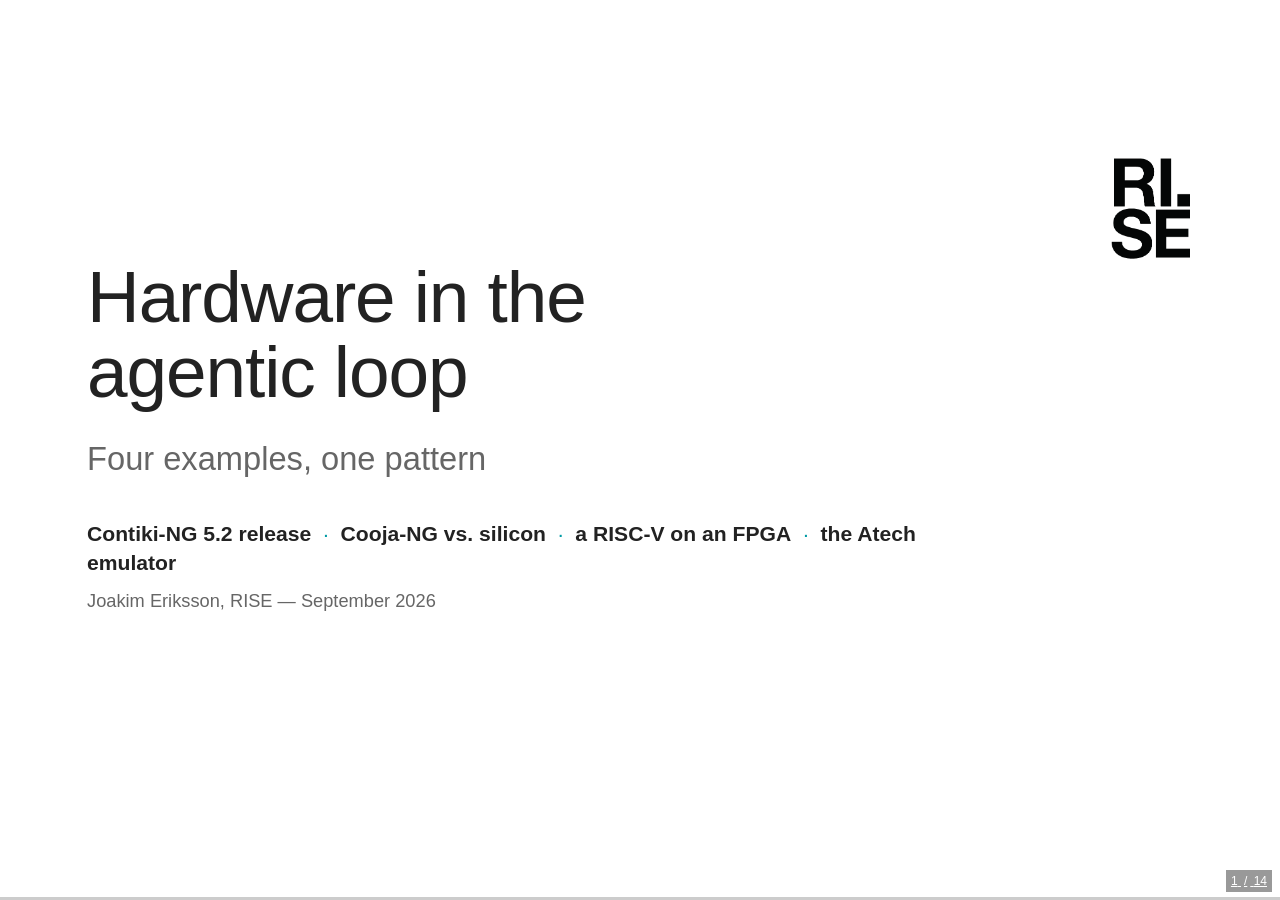
==== agentic-hw/index.html @ bdad2e88 "Hardware in the agentic loop: reveal.js deck for the September 2026 talk" ====
<!doctype html>
<html lang="en">
<head>
<meta charset="utf-8">
<title>Hardware in the agentic loop — Joakim Eriksson, RISE</title>
<meta name="viewport" content="width=device-width, initial-scale=1">
<link rel="stylesheet" href="vendor/reset.css">
<link rel="stylesheet" href="vendor/reveal.css">
<style>
/* ---------- tokens ---------- */
:root{
  --ink:#222222;
  --grey:#666666;
  --mute:#9a9a9a;
  --teal:#009BA5;
  --teal-tint:#E6F4F5;
  --yellow:#FFE500;     /* RISE accent: reserved for the human in the loop */
  --coral:#D9534F;
  --coral-tint:#FBEBEA;
  --paper:#ffffff;
  --sans:"Helvetica Neue",Helvetica,Arial,sans-serif;
  --mono:ui-monospace,"SF Mono",Menlo,Consolas,monospace;
}
/* ---------- base ---------- */
.reveal{font-family:var(--sans);color:var(--ink);font-size:24px;line-height:1.35}
.reveal .slides{text-align:left}
.reveal .slides section{height:720px;box-sizing:border-box;padding:52px 64px 48px 64px}
.reveal .slides section::after{content:"";position:absolute;right:48px;bottom:36px;width:38px;height:48px;
  background:url(assets/rise-logo.png) no-repeat center/contain}
.reveal .slides section.title::after{width:88px;height:112px;right:64px;top:52px;bottom:auto}
.reveal h1,.reveal h2,.reveal h3{font-family:var(--sans);color:var(--ink);text-transform:none;letter-spacing:-.015em;margin:0}
.reveal h1{font-size:76px;font-weight:400;line-height:1.02}
.reveal h2{font-size:40px;font-weight:700;line-height:1.15;margin-bottom:6px}
.reveal h3{font-size:24px;font-weight:700;color:var(--teal);margin:0 0 10px}
.reveal p{margin:0 0 .6em}
.reveal .sub{font-size:22px;color:var(--grey);margin-bottom:28px}
.reveal ul{margin:0;padding-left:1.1em}
.reveal li{margin:0 0 .45em;padding-left:.15em}
.reveal li::marker{color:var(--teal)}
.reveal strong{font-weight:700}
.reveal em{font-style:italic}
.reveal code,.reveal .mono{font-family:var(--mono);font-size:.92em}
.reveal .small{font-size:19px}
.reveal .grey{color:var(--grey)}
.reveal .teal{color:var(--teal)}
.reveal .coral{color:var(--coral)}
.reveal .num{display:inline-flex;align-items:center;justify-content:center;width:44px;height:44px;border-radius:50%;
  background:var(--teal);color:#fff;font-weight:700;font-size:22px;vertical-align:middle;margin-right:14px;position:relative;top:-4px}
.reveal .quote{background:var(--teal-tint);padding:16px 22px;font-style:italic;font-size:22px;margin-top:18px}
.reveal .quote .who{display:block;font-style:normal;font-size:17px;color:var(--grey);margin-top:4px}
.reveal .warn{background:var(--coral-tint)}
.reveal .cols{display:grid;gap:36px}
.reveal .cols.two{grid-template-columns:1fr 1fr}
.reveal .cols.three{grid-template-columns:1fr 1fr 1fr;gap:22px}
.reveal .card{background:var(--teal-tint);padding:20px 22px;font-size:20px}
.reveal .card h3{font-size:22px}
.reveal .card li{margin-bottom:.4em}
.reveal .foot{position:absolute;left:64px;right:140px;bottom:44px;font-size:20px}
.reveal .stats{display:flex;gap:44px;margin:26px 0 30px}
.reveal .stat b{display:block;font-size:56px;font-weight:700;color:var(--teal);line-height:1;letter-spacing:-.02em}
.reveal .stat span{display:block;font-size:17px;color:var(--grey);margin-top:6px;max-width:170px}
.reveal .stat.bad b{color:var(--coral)}
.reveal .stat b i{font-style:normal}
.reveal .small{line-height:1.32}
.reveal .pattern strong{font-size:22px}
.reveal .pattern .num{width:38px;height:38px;font-size:19px}
.reveal .card p:has(> .num){display:flex;align-items:flex-start;gap:12px}
.reveal .card p:has(> .num) .num{flex:none;margin:0;top:-2px}
.reveal .card p:has(> .num) strong{line-height:1.25;padding-top:6px}
/* role chip on example slides */
.reveal .role{position:absolute;right:64px;top:16px;display:flex;gap:6px;align-items:center;font-size:15px;color:var(--mute)}
.reveal .role i{font-style:normal;padding:3px 9px;border:1px solid #ccc;border-radius:14px}
.reveal .role i.on{background:var(--teal);border-color:var(--teal);color:#fff;font-weight:700}
.reveal .role i.human{background:var(--yellow);border-color:var(--yellow);color:var(--ink);font-weight:700}
/* tables */
.reveal table{border-collapse:collapse;width:100%;font-size:20px;margin:10px 0}
.reveal th{text-align:left;font-weight:700;padding:8px 14px}
.reveal td{padding:10px 14px;vertical-align:middle;border:0}
.reveal tr:nth-child(even) td{background:var(--teal-tint)}
.reveal table.head th{background:var(--teal);color:#fff}
.reveal .sim{color:var(--grey)}
.reveal .board{color:var(--ink)}
/* loop diagrams */
.reveal svg text{font-family:var(--sans)}
.reveal .node{fill:#fff;stroke:var(--teal);stroke-width:2.5}
.reveal .node.em{fill:var(--teal-tint)}
.reveal .node.si{fill:var(--teal)}
.reveal .arrow{stroke:var(--teal);stroke-width:2.5;fill:none;marker-end:url(#ah)}
.reveal .dot{fill:var(--yellow);stroke:var(--ink);stroke-width:1.5}
.reveal .dot.model{fill:var(--teal);stroke:none}
/* fragments: keep quiet */
.reveal .fragment.rise{opacity:0;transform:translateY(8px);transition:all .35s ease}
.reveal .fragment.rise.visible{opacity:1;transform:none}
.reveal .fragment.dim.visible{opacity:.35}
/* demo slide: the emulator page is the slide background; only a slim caption floats over it */
.reveal .slides section.demo-slide{padding:0}
.reveal .slides section.demo-slide::after,.reveal .slides section.stack::after{display:none}
.reveal .demo-cap{position:absolute;left:0;right:0;bottom:0;padding:10px 64px;background:rgba(255,255,255,.92);border-top:2px solid var(--teal);font-size:19px;pointer-events:none}
.reveal .kbd{font-family:var(--mono);font-size:.85em;background:#eee;padding:1px 6px;border-radius:4px}
/* run strip (slide 5): one cell per CI run */
.reveal .runs{display:inline-flex;gap:3px;vertical-align:middle;margin:0 8px 0 4px}
.reveal .runs i{width:14px;height:22px;background:var(--coral);border-radius:2px}
.reveal .runs i.ok{background:var(--teal)}
/* frame player (slide 6): a sprite of Verilator frames, stepped by JS */
.reveal .player{position:relative;width:100%;aspect-ratio:2/1;background:#0000aa url(assets/rv32-boot-frames.png) 0 0/2400% 100% no-repeat;image-rendering:pixelated;border:1px solid #ddd;overflow:hidden}
.reveal .player .fno{position:absolute;right:8px;bottom:6px;font-family:var(--mono);font-size:14px;color:#fff;background:rgba(0,0,0,.45);padding:1px 8px;border-radius:3px}
/* LED grids (slide 10): the measured maps, one chain LED at a time */
.reveal .grids{display:flex;gap:26px;align-items:center;margin:10px 0 4px}
.reveal .grid{display:grid;grid-template-columns:repeat(3,26px);gap:4px;padding:8px;background:#1d1f22;border-radius:6px}
.reveal .grid b{width:26px;height:26px;border-radius:4px;background:#2b2e33;display:flex;align-items:center;justify-content:center;font-size:12px;color:#555;font-weight:400}
.reveal .grid b.lit{background:var(--yellow);color:var(--ink);font-weight:700;box-shadow:0 0 10px 2px rgba(255,229,0,.6)}
.reveal .gridlbl{font-size:15px;color:var(--grey);text-align:center;margin-top:4px}
.reveal .chain{font-family:var(--mono);font-size:17px}
@media (prefers-reduced-motion:reduce){ .reveal .fragment.rise{transition:none} .reveal svg animateMotion{display:none} }
/* print */
@media print{ .reveal .slides section::after{display:block} }
</style>
</head>
<body>
<div class="reveal">
<div class="slides">

<!-- ============ 1 · Title ============ -->
<section class="title" data-timing="15">
  <div style="margin-top:110px;max-width:900px">
    <h1>Hardware in the<br>agentic loop</h1>
    <p style="font-size:34px;color:var(--grey);margin:30px 0 40px">Four examples, one pattern</p>
    <p style="font-size:22px"><strong>Contiki-NG 5.2 release</strong><span class="teal"> &nbsp;·&nbsp; </span><strong>Cooja-NG vs. silicon</strong><span class="teal"> &nbsp;·&nbsp; </span><strong>a RISC-V on an FPGA</strong><span class="teal"> &nbsp;·&nbsp; </span><strong>the Atech emulator</strong></p>
    <p class="small grey">Joakim Eriksson, RISE — September 2026</p>
  </div>
  <aside class="notes">0:00. One line: this summer, four hardware projects were built with coding agents in the loop. Very different projects; the pattern that made them work is the same. Ten minutes.</aside>
</section>

<!-- ============ 2 · The problem ============ -->
<section data-timing="45">
  <h2>The loop a coding agent closes is its own</h2>
  <div class="cols two" style="margin-top:34px">
    <div>
      <p class="fragment rise" data-fragment-index="1">Coding agents are extremely good <strong>at closing loops they can observe.</strong></p>
      <p class="fragment rise" data-fragment-index="2">Left alone, the loop they observe is <strong>their own model of the world</strong>: the code they wrote, the tests they wrote, the log lines they expected.</p>
      <p class="fragment rise" data-fragment-index="3">Tests written by the same model that wrote the code <strong>share its blind spots.</strong> Green is not the same as correct.</p>
      <p class="fragment rise teal" data-fragment-index="4"><strong>Hardware does not share the model's blind spots.</strong></p>
    </div>
    <div>
      <svg viewBox="0 0 520 360" width="520" height="360">
        <defs><marker id="ah" viewBox="0 0 10 10" refX="9" refY="5" markerWidth="7" markerHeight="7" orient="auto"><path d="M0 0L10 5L0 10z" fill="#009BA5"/></marker></defs>
        <rect x="14" y="14" width="492" height="300" rx="10" fill="none" stroke="#bbb" stroke-dasharray="6 6"/>
        <text x="260" y="342" text-anchor="middle" font-size="15" fill="#9a9a9a" font-style="italic">the model's world — same blind spots on every side</text>
        <rect class="node" x="170" y="40" width="180" height="56" rx="12"/>
        <text x="260" y="75" text-anchor="middle" font-size="19" font-weight="700">Agent</text>
        <rect class="node" x="40" y="220" width="180" height="56" rx="12"/>
        <text x="130" y="255" text-anchor="middle" font-size="19" font-weight="700">Code it wrote</text>
        <rect class="node" x="300" y="220" width="180" height="56" rx="12"/>
        <text x="390" y="255" text-anchor="middle" font-size="19" font-weight="700">Tests it wrote</text>
        <path class="arrow" d="M225 96 L150 220"/>
        <path class="arrow" d="M220 248 L300 248"/>
        <path class="arrow" d="M370 220 L295 96"/>
        <text x="372" y="160" font-size="16" fill="#9a9a9a" font-style="italic">"all green"</text>
        <circle class="dot model" r="7">
          <animateMotion dur="4s" repeatCount="indefinite" path="M225 96 L150 220 L220 248 L300 248 L370 220 L295 96 Z"/>
        </circle>
      </svg>
    </div>
  </div>
  <div class="quote foot fragment rise" data-fragment-index="4">Green suites that are green by accident are the failure mode that scares me: the tests pass, the model is happy, and nobody touched a board.</div>
  <aside class="notes">0:15. The claim. Agents close loops. The danger is that the loop they close is entirely inside their own head: code, tests and expectations all come from the same model. Hardware is the one thing in the room that does not share those blind spots. So: how do you put it in the loop, in practice?</aside>
</section>

<!-- ============ 3 · The fix ============ -->
<section data-timing="50">
  <h2>Put the chip in the loop, and give the agent eyes</h2>
  <svg viewBox="0 0 1150 370" width="1150" height="370" style="margin-top:14px">
    <defs><marker id="ah2" viewBox="0 0 10 10" refX="9" refY="5" markerWidth="7" markerHeight="7" orient="auto"><path d="M0 0L10 5L0 10z" fill="#009BA5"/></marker>
           <marker id="ahg" viewBox="0 0 10 10" refX="9" refY="5" markerWidth="6" markerHeight="6" orient="auto"><path d="M0 0L10 5L0 10z" fill="#666"/></marker></defs>
    <!-- nodes -->
    <rect class="node" x="10" y="60" width="240" height="70" rx="14"/>
    <text x="130" y="103" text-anchor="middle" font-size="22" font-weight="700">Agent</text>
    <rect class="node" x="310" y="60" width="240" height="70" rx="14"/>
    <text x="430" y="102" text-anchor="middle" font-size="20" font-weight="700">Code / HDL / firmware</text>
    <g class="fragment" data-fragment-index="1">
      <rect class="node em" x="610" y="60" width="240" height="70" rx="14"/>
      <text x="730" y="103" text-anchor="middle" font-size="22" font-weight="700">Emulator</text>
    </g>
    <g class="fragment" data-fragment-index="2">
      <rect class="node si" x="910" y="60" width="230" height="70" rx="14"/>
      <text x="1025" y="103" text-anchor="middle" font-size="22" font-weight="700" fill="#fff">Silicon</text>
      <rect x="1000" y="16" width="80" height="26" rx="13" fill="#FFE500"/>
      <text x="1040" y="34" text-anchor="middle" font-size="14" font-weight="700">a human</text>
      <text x="1040" y="58" text-anchor="middle" font-size="13" fill="#666" font-style="italic">holds the board</text>
    </g>
    <path class="arrow" style="marker-end:url(#ah2)" d="M250 95 L308 95"/>
    <path class="arrow fragment" data-fragment-index="1" style="marker-end:url(#ah2)" d="M550 95 L608 95"/>
    <path class="arrow fragment" data-fragment-index="2" style="marker-end:url(#ah2)" d="M850 95 L908 95"/>
    <g class="fragment" data-fragment-index="3">
      <path d="M908 80 L852 80" stroke="#666" stroke-width="1.6" fill="none" style="marker-end:url(#ahg)"/>
      <text x="880" y="150" text-anchor="middle" font-size="15" fill="#666" font-style="italic">diff against each other</text>
    </g>
    <!-- return path -->
    <g class="fragment" data-fragment-index="4">
      <path class="arrow" style="marker-end:url(#ah2)" d="M1025 130 L1025 200 L130 200 L130 134"/>
      <text x="580" y="232" text-anchor="middle" font-size="18"><tspan font-weight="700" fill="#009BA5">observation: </tspan><tspan fill="#666">console diffs · PNG frames · instruction counts · JTAG lock-step · cycle counters · WAV hashes · one LED at a time</tspan></text>
      <circle class="dot" r="8">
        <animateMotion dur="6s" repeatCount="indefinite" path="M130 95 L430 95 L730 95 L1025 95 L1025 200 L130 200 Z"/>
      </circle>
    </g>
    <!-- roles -->
    <g class="fragment rise" data-fragment-index="5">
      <text x="10" y="280" font-size="24"><tspan font-weight="700" fill="#009BA5">Oracle</tspan><tspan fill="#666"> — the board has the last word</tspan></text>
    </g>
    <g class="fragment rise" data-fragment-index="6">
      <text x="10" y="318" font-size="24"><tspan font-weight="700" fill="#009BA5">Calibrator</tspan><tspan fill="#666"> — silicon numbers set the emulator's cost model</tspan></text>
    </g>
    <g class="fragment rise" data-fragment-index="7">
      <text x="10" y="356" font-size="24"><tspan font-weight="700" fill="#009BA5">Proxy</tspan><tspan fill="#666"> — deterministic, 2400× real time; a loop the agent can iterate in</tspan></text>
    </g>
  </svg>
  <p class="foot grey small" style="font-style:italic">Three roles for hardware in the loop. The four examples use all of them.</p>
  <aside class="notes">1:00. The pattern in one picture. The agent still writes the code, but what it observes now comes from an emulator and from silicon, diffed against each other. Hardware plays three roles: oracle, calibrator, proxy. Every example is one trip around this loop.</aside>
</section>

<!-- ============ 4 · Contiki-NG 5.2 ============ -->
<section data-timing="55">
  <div class="role"><i>agent</i><i>code</i><i>emulator</i><i class="on">silicon = oracle</i><i class="human">human: cable + button</i></div>
  <h2><span class="num">1</span>Contiki-NG 5.2: the agent ran the hardware tests</h2>
  <p class="sub">Released 2026-08-13 · first release with TrustZone-M, nRF54L15 and RISC-V · board tests agent-driven</p>
  <div class="stats" style="margin:18px 0 22px">
    <div class="stat"><b class="count" data-to="458">0</b><span>commits</span></div>
    <div class="stat"><b class="count" data-to="113">0</b><span>pull requests</span></div>
    <div class="stat"><b class="count" data-to="11">0</b><span>contributors</span></div>
    <div class="stat"><b class="count" data-to="16">0</b><span>required CI checks 17 groups × 2 OS</span></div>
    <div class="stat"><b><i class="count" data-to="18">0</i> / 18</b><span>real boards, checklist #3190</span></div>
  </div>
  <div class="cols two">
    <div>
      <h3>The agent as release engineer</h3>
      <ul class="small">
        <li class="fragment rise">The merge team set the rules, as every year: the plan, the runbook and the board checklist (#3190), copied from last release. No tag until every board row is green.</li>
        <li class="fragment rise">The agent worked inside them. Reading build.yml it noticed: <em>"CI has never tested the release head."</em> So the release PR became the CI gate.</li>
      </ul>
    </div>
    <div>
      <h3>The agent on the boards</h3>
      <ul class="small">
        <li class="fragment rise">Built, flashed and read back <strong>every checklist row on real boards</strong>: Firefly + CC1200, CC13x0/CC1352, nRF52840/nRF5340, nRF54L15, Gecko, Sky, FR5969.</li>
        <li class="fragment rise"><strong>The human's job: plug in the cable, press the button.</strong> Everything else was the agent.</li>
        <li class="fragment rise">Board-only findings went into the release notes: CC1200 RX starvation, two TSCH ports that don't work yet, a 1.8 V DK that <em>"will burn you."</em></li>
      </ul>
    </div>
  </div>
  <div class="quote foot">Simulation proves the logic; the board proves everything else. Hardware as oracle — and the agent now runs the oracle.</div>
  <aside class="notes">1:50. First example, hardware as oracle. The merge team set the rules as always: plan, runbook and board checklist, copied from last year's release. The agent worked inside them, made the release PR the CI gate, and then ran the hardware tests itself: built, flashed, read the serial output and filled in the checklist on eight board families. The human plugged in cables and pressed buttons — that was all. 18 of 18. The board is the oracle, and the agent now operates the oracle.</aside>
</section>

<!-- ============ 5 · Cooja-NG ============ -->
<section data-timing="60">
  <div class="role"><i>agent</i><i>code</i><i class="on">emulator = proxy</i><i class="on">silicon = calibrator</i></div>
  <h2><span class="num">2</span>Cooja-NG: silicon and emulator correct each other</h2>
  <p class="sub">The Contiki-NG simulator reimplemented in C, kept honest by the boards it emulates</p>
  <div class="cols three" style="font-size:18px">
    <div class="card fragment rise" style="font-size:18px">
      <h3>Silicon calibrates the emulator</h3>
      <ul>
        <li>nRF54L15 DK, DWT CYCCNT over SWD: one TrustZone transition (NS → SG → secure → BXNS) = <strong>58 cycles</strong>.</li>
        <li>Cooja-NG tz-boot on the same image: 389 SG + 390 BXNS.</li>
        <li><strong>The silicon number sets the emulator's cost model, not the other way round.</strong></li>
      </ul>
    </div>
    <div class="card fragment rise" style="font-size:18px">
      <h3>Hardware finds what emulation cannot</h3>
      <ul>
        <li>CC1200 sub-GHz: polling starved the RX IRQ on the SPI bus (#3140, #3206). <strong>Only visible with a logic analyzer.</strong></li>
        <li>Two negative results written down: TSCH on nRF54L15 and on Gecko. Writing is cheap now.</li>
      </ul>
    </div>
    <div class="card fragment rise" style="font-size:18px">
      <h3>The emulator closes the CI loop</h3>
      <ul>
        <li>93 / 93 upstream tests pass. <code>SIMULATOR=cooja-ng</code> is a one-line switch; CI downloads a binary per tag.</li>
        <li><strong>~2400× real time: a 60 s scenario in &lt; 0.1 s.</strong></li>
      </ul>
      <img src="assets/cooja-perf.png" alt="Cooja-NG vs Cooja (Java) run time, log scale" style="width:230px;display:block;margin:4px auto 0">
    </div>
  </div>
  <div class="quote fragment rise" style="font-style:normal;font-size:19px;margin-top:16px;margin-right:76px">
    <strong>A four-year-old flake:</strong> <em>21-cooja-rpl-tsch-security</em>, gcc, 15 runs: <span class="runs" aria-label="14 of 15 runs failed"><i></i><i></i><i></i><i></i><i></i><i></i><i></i><i class="ok"></i><i></i><i></i><i></i><i></i><i></i><i></i><i></i></span> clang passes <em>"by luck of stack contents"</em>. Uninitialised TSCH enhanced-ACK params (#3205), hidden since a 2022 timeout bump. One memset.<br>
    <em class="teal"><strong>A deterministic simulator turns "flaky" into "14 of 15", and 14 of 15 is something an agent can work on.</strong></em>
  </div>
  <aside class="notes">2:45. Second example, hardware as calibrator. A cycle count measured over SWD on the real nRF54L15 becomes the emulator's cost model. The CC1200 bug was only visible on a logic analyzer — no emulator would have shown it. Once the emulator is trustworthy it becomes the proxy: 2400× real time, deterministic, in CI. Which is how a four-year-old flake finally got fixed: 14 of 15 is a number, flaky is not.</aside>
</section>

<!-- ============ 6 · FPGA ============ -->
<section data-timing="50">
  <div class="role"><i>agent</i><i>code</i><i class="on">emulator = proxy</i><i>silicon</i></div>
  <h2><span class="num">3</span>A RISC-V on an FPGA: 497 lines to a computer</h2>
  <p class="sub"><code>rv32_core.v</code> · RV32I · Tang Nano 20K @ 27 MHz · fully open flow (Yosys → nextpnr → Apycula)</p>
  <div class="cols two" style="grid-template-columns:1.15fr 1fr">
    <div>
      <h3>What it does</h3>
      <ul class="small">
        <li>Boots <strong>unmodified Contiki-NG</strong>; 640×480 HDMI text mode, a C64-style greeting.</li>
        <li>Written and debugged with an agent; the human held the board and the datasheets.</li>
      </ul>
      <h3 style="margin-top:22px">The loop the agent could see</h3>
      <ul class="small">
        <li class="fragment rise"><strong>58 riscv-tests</strong> under Verilator: 56 pass, 2 expected failures — both absent CSRs.</li>
        <li class="fragment rise">Testbench writes <strong>PNG frames</strong> — a wrong character in the greeting is a diff the agent can read.</li>
        <li class="fragment rise"><strong>200 000 random vectors</strong> against a known-good TMDS encoder: a wrong control constant shows up in the first ten lines.</li>
      </ul>
    </div>
    <div>
      <div class="player" id="player" data-frames="24" role="img" aria-label="Verilator testbench frames: Contiki-NG booting on the rv32 core"><span class="fno">frame 000</span></div>
      <p class="small grey" style="font-style:italic;margin-top:8px">The Verilator testbench's "virtual monitor": Contiki-NG booting on the core, one PNG per 60 Hz frame, replayed here. The agent can see the screen.</p>
    </div>
  </div>
  <div class="quote foot" style="right:560px">A failure you can explain is a specification; one you cannot is a bug.</div>
  <aside class="notes">3:45. Third example, the emulator as proxy, in HDL. 497 lines of Verilog to a computer that boots Contiki-NG. The important move: the Verilator testbench writes a PNG per frame — that gives the agent eyes. Random vectors against a golden TMDS encoder catch a wrong constant in ten lines. Almost every bug was found here. Almost.</aside>
</section>

<!-- ============ 7 · The board fights back ============ -->
<section data-timing="50">
  <div class="role"><i>agent</i><i>code</i><i>emulator</i><i class="on">silicon = oracle</i><i class="human">human: eyes on the board</i></div>
  <h2>The monitor stays black — the board fights back</h2>
  <p class="sub">TMDS encoder bit-exact in simulation. On the board: nothing.</p>
  <table>
    <tr><th></th><th class="teal">In simulation</th><th class="coral">On the board</th></tr>
    <tr class="fragment rise"><td><strong>HDMI pads</strong></td><td class="sim">PNG frames correct</td><td>Black. Missing <code>IO_TYPE=LVDS25</code>: the pads were single-ended. <em>"Differential pads are a constraint, not code."</em></td></tr>
    <tr class="fragment rise"><td><strong>Timers</strong></td><td class="sim">Ticks at 1 Hz</td><td>27× too fast: objects reused from the simulator's 1 MHz build. Fix: one build dir per clock.</td></tr>
    <tr class="fragment rise"><td><strong>Warm reset</strong></td><td class="sim">printf works</td><td>printf silent: RAM keeps modified <code>.data</code>, newlib wakes up stale. Fix: save/restore <code>.data</code>; the simulator learned reset injection.</td></tr>
    <tr class="fragment rise"><td><strong>USB serial</strong></td><td class="sim">Clean stream</td><td>The BL616 bridge wedges or replays buffered serial; rate measurements lie.</td></tr>
    <tr class="fragment rise"><td><strong>Custom HDMI TX</strong></td><td class="sim">Bit-exact</td><td>Flickers. Root cause unproven. Shipped with hdl-util instead.</td></tr>
  </table>
  <div class="quote foot fragment rise">"Nearly every bug in this project was found in simulation" — and the ones that weren't are the ones on this slide. The PNG frames were right; the photons were wrong.</div>
  <aside class="notes">4:35. And then the board. Everything here was invisible to the emulator, because none of it is logic: a constraint file, a stale build directory, what RAM does across a reset, a USB bridge that lies. Each was found by a human looking at a board, and each was then fed back so the simulator could reproduce it next time.</aside>
</section>

<!-- ============ 8 · Atech ============ -->
<section data-timing="55">
  <div class="role"><i>agent</i><i>code</i><i class="on">emulator</i><i class="on">silicon = oracle + calibrator</i></div>
  <h2><span class="num">4</span>The Atech emulator: diff against silicon</h2>
  <p class="sub"><code>esp32sim</code> runs the board's real binary — mask ROM → bootloader → app — natively and in the browser</p>
  <table class="head">
    <tr><th>Loop</th><th>Method</th><th>Result</th></tr>
    <tr class="fragment rise"><td><strong>Decoder</strong></td><td>Every instruction of three real binaries vs <code>objdump</code></td><td>977 k / 161 k / 126 k instructions, <strong>0 mismatches</strong></td></tr>
    <tr class="fragment rise"><td><strong>ESP32-S3</strong></td><td>JTAG lock-step: chip and emulator stepped on the same flash dump</td><td>8 000 + 3 000 steps, <strong>0 PC divergences</strong></td></tr>
    <tr class="fragment rise"><td><strong>ESP32-C3 / C6</strong></td><td>Console diff against a real boot log</td><td>205 / 208 and 203 / 204 lines identical</td></tr>
  </table>
  <div class="cols two" style="grid-template-columns:1.4fr 1fr;margin-top:14px">
    <div class="fragment rise">
      <h3>What only silicon could tell us</h3>
      <ul class="small">
        <li>Missing <code>salt</code> / <code>s32nb</code> / MAC16 instruction encodings.</li>
        <li>SPI flash command one quantum late; cycle counter not restarting at reset.</li>
        <li>Interrupt threshold at the wrong register — the handler re-entered <strong>3 867 times</strong>.</li>
      </ul>
    </div>
    <div class="quote fragment rise" style="margin-top:0">The symptom was an illegal instruction in <code>rtos_int_enter</code>; the cause was 500 KB away.</div>
  </div>
  <p style="margin-top:14px"><strong>The diff target is always something the model did not write: <span class="teal">objdump, JTAG, a boot log.</span></strong></p>
  <aside class="notes">5:25. Fourth example, all three roles at once. The emulator is verified by diffing against things the agent did not produce: objdump, the real chip in lock-step over JTAG, a real boot log. Zero divergences is a number an agent can defend. The list of what silicon found is the point: an emulator can only be wrong in ways it can't see. Next slide: the emulator, live.</aside>
</section>

<!-- ============ 9 · Live demo (WASM) ============ -->
<!-- esp32sim's own web page, full-bleed and interactive. data-demo-fw names the firmware manifest (see demos.json);
     the script below turns it into data-background-iframe: the local symlink demos/esp32sim -> ~/work/esp32sim/web
     when served from localhost, the hosted joakimeriksson.github.io/esp32sim when the deck itself is on GitHub Pages.
     No data-preload on purpose: the emulator boots when the slide appears, so the audience sees the boot. -->
<section>
<section data-demo-fw="atech" data-background-interactive class="demo-slide" data-timing="45">
  <div class="demo-cap"><strong>Live:</strong> the same emulator core, compiled to WebAssembly, booting the board's real binary. <span class="grey">Press <span class="kbd">D</span> to reboot · <span class="kbd">↓</span> two more scenarios.</span></div>
  <aside class="notes">6:20 (45 s; the two sub-slides below are extras, skip them if late). esp32sim boots the Atech firmware: mask ROM, bootloader, app. Point at the console diff scrolling by and the readable display. Click "enable audio" for the synth. If it misbehaves: that is the talk. D reboots it.</aside>
</section>
<section data-demo-fw="c6-contiki-net" data-background-interactive class="demo-slide" data-timing="0">
  <div class="demo-cap"><strong>Extra:</strong> two emulated ESP32-C6 motes running Contiki-NG on one 802.15.4 medium, in this tab. The second powers on 1.3 s later; both hear each other's broadcasts.</div>
  <aside class="notes">Extra. Two C6 motes, unmodified Contiki-NG, one emulated radio medium, no simulator behind them. Deterministic to the cycle: boot two identical images at the same time and every frame collides, which is why the second one starts 1.3 s late.</aside>
</section>
<section data-demo-fw="atech-sid" data-background-interactive class="demo-slide" data-timing="0">
  <div class="demo-cap"><strong>Extra:</strong> the same Atech firmware as a C64 SID jukebox: cRSID emulates a whole C64 inside the emulated ESP32-S3. Click "enable audio".</div>
  <aside class="notes">Extra, for fun and for the two-wrongs story on the next slide: this is the audio path where 2× tempo and 0.5× real time cancelled. Enable audio; Commando by Rob Hubbard.</aside>
</section>
</section>

<!-- ============ 10 · Two stories ============ -->
<section data-timing="55">
  <h2>Two stories the green tests never told</h2>
  <div class="cols two" style="margin-top:26px">
    <div class="card fragment rise">
      <h3>Two wrongs made a right</h3>
      <ul>
        <li>The I2S model hard-coded 44.1 kHz; the SID player programs 22.05 kHz → <strong>double tempo…</strong></li>
        <li>…while the emulator ran at 0.5–0.8× real time. <strong>The errors cancelled.</strong> Every test stayed green until the pacing was exact.</li>
        <li>It surfaced the day the JIT made real-time pacing exact. Bonus from the scope: the vendor's I2S driver actually runs at 44 101 Hz.</li>
      </ul>
      <p style="text-align:center;font-size:26px;margin:14px 0 8px"><span class="coral">2×</span> tempo &nbsp;×&nbsp; <span class="coral">0.5×</span> speed &nbsp;≈&nbsp; <strong>sounds right</strong></p>
      <p><strong>Making the emulator faster found a correctness bug. Every green test had passed with both errors in place.</strong></p>
    </div>
    <div class="card fragment rise">
      <h3>Light one LED and look</h3>
      <ul>
        <li>The LED-grid map was <em>"inferred from two photos."</em> Wrong. Twice. VU bars "came out scattered across the module" while the emulator's page looked right.</li>
        <li><code>grid-selftest</code>: light one chain LED at a time on the real module. Column-serpentine, and the two slots hold it 90° apart.</li>
      </ul>
      <div class="grids" id="grids" data-p7="0,3,6,7,4,1,2,5,8" data-p11="2,1,0,3,4,5,8,7,6">
        <div><div class="grid" data-grid="p7"></div><div class="gridlbl">port 7</div></div>
        <div><div class="grid" data-grid="p11"></div><div class="gridlbl">port 11</div></div>
        <div class="small grey">chain LED <span class="chain teal" id="chainno">0</span> → its glass cell on each module, as measured.<br>Same map now in firmware <em>and</em> emulator.</div>
      </div>
      <p><strong>Two photos → wrong map, twice. One self-test → right, once.</strong></p>
    </div>
  </div>
  <aside class="notes">7:05. Two stories about why green is not correct. Left: two bugs that cancelled — the emulator was slow by about the factor the audio was fast. Speed found it. Right: the agent inferred the LED wiring from photos, twice, wrong. One self-test that lights one LED at a time settled it in an afternoon.</aside>
</section>

<!-- ============ 11 · The pattern ============ -->
<section data-timing="40">
  <h2>The pattern</h2>
  <div class="cols two pattern" style="margin-top:22px;row-gap:26px">
    <div class="fragment rise"><p><span class="num">1</span><strong>Make the loop observable</strong></p><p class="small grey">Console diffs, PNG frames, instruction counts, WAV hashes, cycle counters. If the agent cannot see it, it cannot fix it.</p></div>
    <div class="fragment rise"><p><span class="num">2</span><strong>Make it deterministic</strong></p><p class="small grey">"Flaky" is not a work item. "14 of 15" is.</p></div>
    <div class="fragment rise"><p><span class="num">3</span><strong>Diff against silicon, not against yourself</strong></p><p class="small grey">objdump, JTAG lock-step, a real boot log, one LED at a time. The golden must come from outside the model.</p></div>
    <div class="fragment rise"><p><span class="num">4</span><strong>Pin goldens, then go faster</strong></p><p class="small grey">Speed is safe only when every output stays byte-identical — and going faster is how the cancelling bugs surface.</p></div>
    <div class="fragment rise"><p><span class="num">5</span><strong>Keep the receipts, including the rejections</strong></p><p class="small grey">JSON + hashes + repro for every claim; rejected candidates stay, with numbers. "alice": 120 commits, 25 PRs, 5 days, every one with receipts.</p></div>
    <div class="fragment rise"><p><span class="num">6</span><strong>A human holds the board and names the cause</strong></p><p class="small grey">The agent applies fixes; the human decides what "correct" means and what a green test is hiding.</p></div>
  </div>
  <p class="foot teal fragment rise" style="font-style:italic">Six rules — none of them about the model. All of them about what the model gets to observe.</p>
  <aside class="notes">8:00. The pattern, six rules. None of them is about the model. They are all about what the model gets to observe, and making sure the golden it is measured against did not come from its own head.</aside>
</section>

<!-- ============ 12 · Where the agents stopped ============ -->
<section data-timing="40">
  <h2>Where the agents stopped</h2>
  <div class="cols two" style="margin-top:26px">
    <div>
      <h3>What we saw, again and again</h3>
      <div class="quote fragment rise" style="margin-top:8px">"The agent could apply a fix once we named the cause, but it could not reliably name the cause itself."<span class="who">— Cooja-NG paper, SNCNW 2026</span></div>
      <div class="quote fragment rise">"…often proposed a local workaround ('enlarge the buffer', 'treat as non-fatal') when the correct fix was further up the call stack."<span class="who">— Cooja-NG paper, SNCNW 2026</span></div>
      <p class="fragment rise" style="margin-top:18px"><strong>What worked:</strong> a persistent bug ledger — human-named root causes, fed back into the agent's context on every run.</p>
    </div>
    <div>
      <h3>Three correct numbers, one question</h3>
      <div class="stats" style="margin:12px 0 10px;gap:34px">
        <div class="stat"><b>6.15×</b><span>JIT speedup, synthetic</span></div>
        <div class="stat"><b>3.42×</b><span>on Zephyr</span></div>
        <div class="stat fragment rise"><b>1.00×</b><span>on the demo firmware: it is paced to wall time</span></div>
      </div>
      <p class="fragment rise">All three came with receipts, and all three are right. The last one measures a loop that <em>cannot</em> go faster than the clock on the wall.</p>
      <p class="fragment rise"><strong>Which number the work was for is a question the agent never asked. That was the human's job.</strong></p>
    </div>
  </div>
  <aside class="notes">8:40. Two quotes from the Cooja-NG paper: the agent applies fixes but does not reliably name causes, and it reaches for local workarounds. And the JIT: 6× on synthetic code, 3.4× on Zephyr, 1.00× on the demo firmware, because that one is paced to real time and cannot go faster. All three numbers are right. The agent never asked which one the work was for; that question stayed with the human.</aside>
</section>

<!-- ============ 13 · Conclusions ============ -->
<section data-timing="35">
  <h2>What I actually learned this summer</h2>
  <div class="cols three" style="margin-top:26px">
    <div class="card fragment rise"><p><span class="num">1</span><strong>The bottleneck moved from writing to observing</strong></p><p class="small grey">Code is cheap now. The scarce work was building the instrument: the PNG per frame, the JTAG lock-step, the one-LED self-test. Whoever builds the eyes decides what gets fixed.</p></div>
    <div class="card fragment rise"><p><span class="num">2</span><strong>Green by accident is the new default failure</strong></p><p class="small grey">The bugs that survive a competent agent are the ones that cancel each other out. They don't show up in tests — they show up when you go faster, or when you diff against silicon.</p></div>
    <div class="card fragment rise"><p><span class="num">3</span><strong>Naming the cause is still human work</strong></p><p class="small grey">The agent applied fixes once we named the cause, and reached for local workarounds when we didn't. Verification is automatable. The bug ledger of human-named root causes was the most valuable file in every repo.</p></div>
  </div>
  <div class="quote warn fragment rise" style="font-style:normal;display:grid;grid-template-columns:150px 1fr;gap:20px;align-items:center;margin-top:22px">
    <strong class="coral">The one that scares me</strong>
    <span><strong>What was left for the human in the loop was a cable and a button.</strong> Those are the rows we will automate first — and then the same blind spots that give us green-by-accident tests will give us green-by-accident actuation.</span>
  </div>
  <p class="fragment rise" style="text-align:center;font-size:32px;margin-top:26px">The models are super competent. <strong class="teal">Put the hardware in the loop anyway.</strong></p>
  <aside class="notes">9:20. Three conclusions. One: the bottleneck moved from writing code to building the instrument that observes it. Two: green by accident is the failure mode that survives a competent agent. Three: verification is automatable, naming the cause is not yet; the bug ledger of human-named root causes was the most valuable file in every repo. And the warning: what was left for the human was a cable and a button, and those are the first rows we will automate. The models are super competent. Put the hardware in the loop anyway.</aside>
</section>

<!-- ============ 14 · Thanks ============ -->
<section data-timing="5">
  <div class="cols two" style="grid-template-columns:1fr 1.1fr;align-items:center;margin-top:40px">
    <div>
      <h1 style="font-size:64px">Thanks for<br>listening</h1>
      <p class="grey" style="font-size:22px;margin-top:26px">Joakim Eriksson, RISE</p>
      <p class="small grey" style="line-height:1.6">contiki-ng/contiki-ng<br>Cooja-NG, SNCNW 2026<br>joakimeriksson.github.io/esp32sim<br>atech.dev</p>
    </div>
    <div>
      <svg viewBox="0 0 560 400" width="560" height="400" role="img" aria-label="A robot arm pressing the user buttons on an IoT board while a camera watches">
        <defs>
          <linearGradient id="pcb" x1="0" y1="0" x2="0" y2="1"><stop offset="0" stop-color="#E6F4F5"/><stop offset="1" stop-color="#cfe9eb"/></linearGradient>
        </defs>
        <!-- bench -->
        <line x1="20" y1="336" x2="540" y2="336" stroke="#bbb" stroke-width="2"/>
        <!-- IoT board with two user buttons -->
        <rect x="296" y="282" width="222" height="54" rx="6" fill="url(#pcb)" stroke="#009BA5" stroke-width="2.5"/>
        <rect x="312" y="298" width="46" height="24" rx="3" fill="#fff" stroke="#009BA5" stroke-width="1.5"/>
        <text x="335" y="315" text-anchor="middle" font-size="11" fill="#009BA5" font-weight="700">MCU</text>
        <rect x="366" y="302" width="18" height="16" rx="2" fill="#fff" stroke="#009BA5" stroke-width="1.5"/>
        <rect x="388" y="302" width="18" height="16" rx="2" fill="#fff" stroke="#009BA5" stroke-width="1.5"/>
        <!-- antenna -->
        <path d="M502 282 L502 246" stroke="#009BA5" stroke-width="2.5" fill="none"/><circle cx="502" cy="243" r="4" fill="#009BA5"/>
        <!-- the cable: the other row we automate -->
        <path d="M518 306 C 546 306, 546 360, 566 360" stroke="#666" stroke-width="5" fill="none" stroke-linecap="round"/>
        <rect x="510" y="298" width="12" height="16" rx="2" fill="#666"/>
        <!-- LED: on while a button is held -->
        <circle cx="490" cy="310" r="7" fill="#ddd" stroke="#999" stroke-width="1.2">
          <animate attributeName="fill" values="#ddd;#ddd;#009BA5;#009BA5;#ddd;#ddd;#009BA5;#009BA5;#ddd;#ddd" keyTimes="0;0.19;0.21;0.36;0.38;0.64;0.66;0.81;0.83;1" dur="8s" repeatCount="indefinite"/>
        </circle>
        <text x="490" y="330" text-anchor="middle" font-size="9" fill="#666">LED</text>
        <!-- user button 1 -->
        <rect x="409" y="272" width="30" height="12" rx="2" fill="#999"/>
        <rect x="412" y="258" width="24" height="16" rx="3" fill="#FFE500" stroke="#222" stroke-width="1.5">
          <animate attributeName="y" values="258;258;265;265;258;258" keyTimes="0;0.17;0.19;0.36;0.38;1" dur="8s" repeatCount="indefinite"/>
        </rect>
        <text x="424" y="300" text-anchor="middle" font-size="9" fill="#666">USER 1</text>
        <!-- user button 2 -->
        <rect x="445" y="272" width="30" height="12" rx="2" fill="#999"/>
        <rect x="448" y="258" width="24" height="16" rx="3" fill="#FFE500" stroke="#222" stroke-width="1.5">
          <animate attributeName="y" values="258;258;265;265;258;258" keyTimes="0;0.62;0.64;0.81;0.83;1" dur="8s" repeatCount="indefinite"/>
        </rect>
        <text x="460" y="300" text-anchor="middle" font-size="9" fill="#666">USER 2</text>
        <!-- robot arm: industrial six-axis look, base left, reaching right -->
        <defs>
          <pattern id="hz" width="18" height="18" patternUnits="userSpaceOnUse" patternTransform="rotate(45)"><rect width="18" height="18" fill="#FFE500"/><rect width="9" height="18" fill="#222"/></pattern>
          <linearGradient id="lk" x1="0" y1="0" x2="0" y2="1"><stop offset="0" stop-color="#ffffff"/><stop offset="1" stop-color="#d9dfe3"/></linearGradient>
          <linearGradient id="lkv" x1="0" y1="0" x2="1" y2="0"><stop offset="0" stop-color="#ffffff"/><stop offset="1" stop-color="#d9dfe3"/></linearGradient>
        </defs>
        <ellipse cx="150" cy="335" rx="84" ry="8" fill="#e4e7e9"/>
        <ellipse cx="150" cy="326" rx="74" ry="12" fill="url(#hz)" stroke="#333" stroke-width="1.5"/>
        <rect x="76" y="318" width="148" height="8" fill="url(#hz)"/>
        <ellipse cx="150" cy="318" rx="74" ry="12" fill="#eceff1" stroke="#aeb6bb" stroke-width="1.5"/>
        <path d="M108 318 C108 292 124 280 150 280 C176 280 192 292 192 318 Z" fill="url(#lk)" stroke="#aeb6bb" stroke-width="1.5"/>
        <rect x="132" y="222" width="36" height="66" rx="10" fill="url(#lkv)" stroke="#aeb6bb" stroke-width="1.5"/>
        <!-- upper arm rotates about the shoulder (160,212); inside it, the forearm rotates about the elbow (300,88).
             The angles come from a two-link inverse kinematics solve for the four gripper positions. -->
        <g>
          <animateTransform attributeName="transform" type="rotate" values="-2.51 160 212;-2.51 160 212;0.96 160 212;0.96 160 212;-2.51 160 212;4.78 160 212;7.91 160 212;7.91 160 212;4.78 160 212;-2.51 160 212" keyTimes="0;0.1;0.18;0.3;0.38;0.55;0.63;0.75;0.83;1" dur="8s" repeatCount="indefinite" calcMode="spline" keySplines="0.4 0 0.6 1;0.4 0 0.6 1;0.4 0 0.6 1;0.4 0 0.6 1;0.4 0 0.6 1;0.4 0 0.6 1;0.4 0 0.6 1;0.4 0 0.6 1;0.4 0 0.6 1"/>
          <g transform="rotate(-38 168 208)">
            <rect x="112" y="178" width="112" height="60" rx="18" fill="url(#lk)" stroke="#aeb6bb" stroke-width="1.5"/>
            <path d="M150 226 L164 196 L172 196 L158 226 Z M172 226 L186 196 L194 196 L180 226 Z" fill="#009BA5"/>
          </g>
          <path d="M160 212 L300 88" stroke="#aeb6bb" stroke-width="40" stroke-linecap="round" fill="none"/>
          <path d="M160 212 L300 88" stroke="#eceff1" stroke-width="36" stroke-linecap="round" fill="none"/>
          <path d="M156 206 L296 82" stroke="#fff" stroke-width="12" stroke-linecap="round" fill="none" opacity=".9"/>
          <g>
            <animateTransform attributeName="transform" type="rotate" values="5.09 300 88;5.09 300 88;4.18 300 88;4.18 300 88;5.09 300 88;-9.61 300 88;-10.53 300 88;-10.53 300 88;-9.61 300 88;5.09 300 88" keyTimes="0;0.1;0.18;0.3;0.38;0.55;0.63;0.75;0.83;1" dur="8s" repeatCount="indefinite" calcMode="spline" keySplines="0.4 0 0.6 1;0.4 0 0.6 1;0.4 0 0.6 1;0.4 0 0.6 1;0.4 0 0.6 1;0.4 0 0.6 1;0.4 0 0.6 1;0.4 0 0.6 1;0.4 0 0.6 1"/>
            <path d="M300 88 L425 175" stroke="#aeb6bb" stroke-width="34" stroke-linecap="round" fill="none"/>
            <path d="M300 88 L425 175" stroke="#eceff1" stroke-width="30" stroke-linecap="round" fill="none"/>
            <path d="M296 82 L421 169" stroke="#fff" stroke-width="10" stroke-linecap="round" fill="none" opacity=".9"/>
            <rect x="418" y="168" width="38" height="30" rx="8" fill="url(#lkv)" stroke="#aeb6bb" stroke-width="1.5"/>
            <circle cx="437" cy="183" r="7" fill="#cfd5d9" stroke="#9aa3a8" stroke-width="1.2"/>
            <rect x="421" y="198" width="32" height="22" rx="4" fill="#cfd5d9" stroke="#9aa3a8" stroke-width="1.2"/>
            <rect x="426" y="204" width="22" height="3" fill="#9aa3a8"/><rect x="426" y="211" width="22" height="3" fill="#9aa3a8"/>
            <rect x="427" y="220" width="6" height="30" rx="2" fill="#555"/>
            <rect x="441" y="220" width="6" height="30" rx="2" fill="#555"/>
          </g>
          <circle cx="300" cy="88" r="21" fill="#eceff1" stroke="#aeb6bb" stroke-width="1.5"/>
          <circle cx="300" cy="88" r="9" fill="#cfd5d9" stroke="#9aa3a8" stroke-width="1.2"/>
        </g>
        <circle cx="160" cy="212" r="17" fill="#eceff1" stroke="#aeb6bb" stroke-width="1.5"/>
        <circle cx="160" cy="212" r="7" fill="#cfd5d9" stroke="#9aa3a8" stroke-width="1.2"/>
        <!-- camera: the model's eyes, mounted top right, watching the board -->
        <g>
          <!-- view cone from the lens to the board -->
          <path d="M496 76 L296 284 L518 284 Z" fill="#009BA5" fill-opacity=".07" stroke="#009BA5" stroke-opacity=".45" stroke-width="1" stroke-dasharray="4 4"/>
          <!-- ceiling bracket -->
          <line x1="524" y1="0" x2="524" y2="34" stroke="#aeb6bb" stroke-width="6" stroke-linecap="round"/>
          <circle cx="524" cy="38" r="6" fill="#cfd5d9" stroke="#9aa3a8" stroke-width="1.2"/>
          <!-- body, tilted to look down-left at the board -->
          <g transform="rotate(-42 524 50)">
            <rect x="500" y="36" width="52" height="28" rx="6" fill="#3a3f44" stroke="#222" stroke-width="1.2"/>
            <rect x="504" y="40" width="44" height="6" rx="3" fill="#5a6167"/>
            <rect x="490" y="42" width="12" height="16" rx="3" fill="#2b2f33" stroke="#222" stroke-width="1.2"/>
            <circle cx="490" cy="50" r="8" fill="#111" stroke="#666" stroke-width="1.5"/>
            <circle cx="490" cy="50" r="4" fill="#009BA5"/>
            <circle cx="487" cy="47" r="1.5" fill="#fff" opacity=".8"/>
            <!-- tally light -->
            <circle cx="544" cy="57" r="2.5" fill="#D9534F"><animate attributeName="opacity" values="1;1;0.15;0.15;1" keyTimes="0;0.45;0.5;0.95;1" dur="1.6s" repeatCount="indefinite"/></circle>
          </g>
          <text x="552" y="96" text-anchor="end" font-size="12" fill="#9a9a9a" font-style="italic">the agent's eyes</text>
        </g>
        <!-- serial line -->
        <text x="296" y="372" font-family="ui-monospace,Menlo,monospace" font-size="13" fill="#666">&gt; <tspan>USER 1 pressed · camera sees LED on<animate attributeName="opacity" values="0;0;1;1;0;0" keyTimes="0;0.2;0.22;0.5;0.52;1" dur="8s" repeatCount="indefinite"/></tspan></text>
        <text x="296" y="372" font-family="ui-monospace,Menlo,monospace" font-size="13" fill="#666">&gt; <tspan>USER 2 pressed · camera sees LED on<animate attributeName="opacity" values="0;0;1;1;0;0" keyTimes="0;0.65;0.67;0.95;0.97;1" dur="8s" repeatCount="indefinite"/></tspan></text>
        <text x="20" y="372" font-size="14" fill="#9a9a9a" font-style="italic">the cable, the buttons, the eyes</text>
      </svg>
    </div>
  </div>
  <aside class="notes">10:00. Thank you. (The arm is pressing the button that was left for the human: the row we automate first.)</aside>
</section>

</div>
</div>

<script src="vendor/reveal.js"></script>
<script src="vendor/notes.js"></script>
<script>
// Demo slides: pick the emulator source before Reveal reads the backgrounds.
// Local: the symlink to the esp32sim web build. On GitHub Pages: the hosted build (same origin, so 'D' can still reload it).
const demoBase = /\.github\.io$/.test(location.hostname) ? 'https://joakimeriksson.github.io/esp32sim/' : 'demos/esp32sim/index.html';
document.querySelectorAll('section[data-demo-fw]').forEach(sec => {
  sec.setAttribute('data-background-iframe', `${demoBase}?wasm&fw=${sec.dataset.demoFw}`);
});

Reveal.initialize({
  width: 1280, height: 720, margin: 0.04,
  center: false, hash: true, progress: true, controls: false,
  slideNumber: slide => [Reveal.getIndices(slide).h + 1, '/', Reveal.getHorizontalSlides().length],   // count talk slides only, not the demo extras
  transition: 'fade', transitionSpeed: 'fast', backgroundTransition: 'none',
  defaultTiming: 45,           // seconds per slide for the speaker-view pacing timer
  totalTime: 600,
  preloadIframes: true,
  plugins: [ RevealNotes ]
});

// Count-up stats when a slide becomes visible (respects reduced motion)
const reduce = matchMedia('(prefers-reduced-motion: reduce)').matches;
function countUp(section){
  section.querySelectorAll('.count[data-to]').forEach(el => {
    const to = +el.dataset.to;
    if (reduce) { el.textContent = to; return; }
    const t0 = performance.now(), dur = 900;
    (function tick(now){
      const p = Math.min(1, (now - t0) / dur), e = 1 - Math.pow(1 - p, 3);
      el.textContent = Math.round(to * e);
      if (p < 1) requestAnimationFrame(tick);
    })(t0);
  });
}
Reveal.on('ready', e => countUp(e.currentSlide));
Reveal.on('slidechanged', e => countUp(e.currentSlide));

// Frame player (slide 6): steps through the Verilator frame sprite while the slide is showing
const player = document.getElementById('player');
let playerTimer = null;
function runPlayer(on){
  clearInterval(playerTimer); playerTimer = null;
  if (!player) return;
  const n = +player.dataset.frames, fno = player.querySelector('.fno');
  let i = 0;
  // percentage background-position: 0% shows the first tile of the sprite, 100% the last
  const show = () => { player.style.backgroundPosition = `${i / (n - 1) * 100}% 0`; fno.textContent = 'frame ' + String(i).padStart(3, '0'); };
  show();
  if (!on || reduce) { i = n - 1; show(); return; }
  playerTimer = setInterval(() => { i = (i + 1) % (n + 4); if (i < n) show(); }, 250);   // 4 fps; hold the last frame a second
}
// LED grids (slide 10): light chain LED 0..8 on both modules, through their measured maps
const grids = document.getElementById('grids');
let gridTimer = null;
function runGrids(on){
  clearInterval(gridTimer); gridTimer = null;
  if (!grids) return;
  const maps = { p7: grids.dataset.p7.split(',').map(Number), p11: grids.dataset.p11.split(',').map(Number) };
  grids.querySelectorAll('.grid').forEach(g => { if (!g.children.length) for (let c = 0; c < 9; c++) g.appendChild(document.createElement('b')); });
  let k = 0;
  const show = () => {
    grids.querySelectorAll('.grid').forEach(g => {
      const cell = maps[g.dataset.grid][k];
      [...g.children].forEach((b, c) => { b.classList.toggle('lit', c === cell); b.textContent = c === cell ? k : ''; });
    });
    document.getElementById('chainno').textContent = k;
  };
  show();
  if (!on || reduce) return;
  gridTimer = setInterval(() => { k = (k + 1) % 9; show(); }, 600);
}
Reveal.on('ready', e => { runPlayer(!!e.currentSlide.querySelector('#player')); runGrids(!!e.currentSlide.querySelector('#grids')); });
Reveal.on('slidechanged', e => { runPlayer(!!e.currentSlide.querySelector('#player')); runGrids(!!e.currentSlide.querySelector('#grids')); });

// 'D' reboots the demo: reloads the current slide's iframe, inline or background
Reveal.addKeyBinding({ keyCode: 68, key: 'D', description: 'Reboot demo' }, () => {
  const slide = Reveal.getCurrentSlide();
  const f = slide.querySelector('iframe') || Reveal.getSlideBackground(slide)?.querySelector('iframe');
  if (f) f.contentWindow.location.reload();
});
</script>
</body>
</html>
---- agentic-hw/vendor/reveal.css ----
/**
 * reveal.js 5.2.0
 * https://revealjs.com
 * MIT licensed
 *
 * Copyright (C) 2011-2024 Hakim El Hattab, https://hakim.se
 */

.reveal .r-stretch,.reveal .stretch{max-width:none;max-height:none}.reveal pre.r-stretch code,.reveal pre.stretch code{height:100%;max-height:100%;box-sizing:border-box}.reveal .r-fit-text{display:inline-block;white-space:nowrap}.reveal .r-stack{display:grid;grid-template-rows:100%}.reveal .r-stack>*{grid-area:1/1;margin:auto}.reveal .r-hstack,.reveal .r-vstack{display:flex}.reveal .r-hstack img,.reveal .r-hstack video,.reveal .r-vstack img,.reveal .r-vstack video{min-width:0;min-height:0;object-fit:contain}.reveal .r-vstack{flex-direction:column;align-items:center;justify-content:center}.reveal .r-hstack{flex-direction:row;align-items:center;justify-content:center}.reveal .items-stretch{align-items:stretch}.reveal .items-start{align-items:flex-start}.reveal .items-center{align-items:center}.reveal .items-end{align-items:flex-end}.reveal .justify-between{justify-content:space-between}.reveal .justify-around{justify-content:space-around}.reveal .justify-start{justify-content:flex-start}.reveal .justify-center{justify-content:center}.reveal .justify-end{justify-content:flex-end}html.reveal-full-page{width:100%;height:100%;height:100vh;height:calc(var(--vh,1vh) * 100);height:100dvh;overflow:hidden}.reveal-viewport{height:100%;overflow:hidden;position:relative;line-height:1;margin:0;background-color:#fff;color:#000;--r-controls-spacing:12px;--r-overlay-header-height:40px;--r-overlay-margin:0px;--r-overlay-padding:6px;--r-overlay-gap:5px}@media screen and (max-width:1024px),(max-height:768px){.reveal-viewport{--r-overlay-header-height:26px}}.reveal-viewport:fullscreen{top:0!important;left:0!important;width:100%!important;height:100%!important;transform:none!important}.reveal .fragment{transition:all .2s ease}.reveal .fragment:not(.custom){opacity:0;visibility:hidden;will-change:opacity}.reveal .fragment.visible{opacity:1;visibility:inherit}.reveal .fragment.disabled{transition:none}.reveal .fragment.grow{opacity:1;visibility:inherit}.reveal .fragment.grow.visible{transform:scale(1.3)}.reveal .fragment.shrink{opacity:1;visibility:inherit}.reveal .fragment.shrink.visible{transform:scale(.7)}.reveal .fragment.zoom-in{transform:scale(.1)}.reveal .fragment.zoom-in.visible{transform:none}.reveal .fragment.fade-out{opacity:1;visibility:inherit}.reveal .fragment.fade-out.visible{opacity:0;visibility:hidden}.reveal .fragment.semi-fade-out{opacity:1;visibility:inherit}.reveal .fragment.semi-fade-out.visible{opacity:.5;visibility:inherit}.reveal .fragment.strike{opacity:1;visibility:inherit}.reveal .fragment.strike.visible{text-decoration:line-through}.reveal .fragment.fade-up{transform:translate(0,40px)}.reveal .fragment.fade-up.visible{transform:translate(0,0)}.reveal .fragment.fade-down{transform:translate(0,-40px)}.reveal .fragment.fade-down.visible{transform:translate(0,0)}.reveal .fragment.fade-right{transform:translate(-40px,0)}.reveal .fragment.fade-right.visible{transform:translate(0,0)}.reveal .fragment.fade-left{transform:translate(40px,0)}.reveal .fragment.fade-left.visible{transform:translate(0,0)}.reveal .fragment.current-visible,.reveal .fragment.fade-in-then-out{opacity:0;visibility:hidden}.reveal .fragment.current-visible.current-fragment,.reveal .fragment.fade-in-then-out.current-fragment{opacity:1;visibility:inherit}.reveal .fragment.fade-in-then-semi-out{opacity:0;visibility:hidden}.reveal .fragment.fade-in-then-semi-out.visible{opacity:.5;visibility:inherit}.reveal .fragment.fade-in-then-semi-out.current-fragment{opacity:1;visibility:inherit}.reveal .fragment.highlight-blue,.reveal .fragment.highlight-current-blue,.reveal .fragment.highlight-current-green,.reveal .fragment.highlight-current-red,.reveal .fragment.highlight-green,.reveal .fragment.highlight-red{opacity:1;visibility:inherit}.reveal .fragment.highlight-red.visible{color:#ff2c2d}.reveal .fragment.highlight-green.visible{color:#17ff2e}.reveal .fragment.highlight-blue.visible{color:#1b91ff}.reveal .fragment.highlight-current-red.current-fragment{color:#ff2c2d}.reveal .fragment.highlight-current-green.current-fragment{color:#17ff2e}.reveal .fragment.highlight-current-blue.current-fragment{color:#1b91ff}.reveal:after{content:"";font-style:italic}.reveal iframe{z-index:1}.reveal a{position:relative}@keyframes bounce-right{0%,10%,25%,40%,50%{transform:translateX(0)}20%{transform:translateX(10px)}30%{transform:translateX(-5px)}}@keyframes bounce-left{0%,10%,25%,40%,50%{transform:translateX(0)}20%{transform:translateX(-10px)}30%{transform:translateX(5px)}}@keyframes bounce-down{0%,10%,25%,40%,50%{transform:translateY(0)}20%{transform:translateY(10px)}30%{transform:translateY(-5px)}}.reveal .controls{display:none;position:absolute;top:auto;bottom:var(--r-controls-spacing);right:var(--r-controls-spacing);left:auto;z-index:11;color:#000;pointer-events:none;font-size:10px}.reveal .controls button{position:absolute;padding:0;background-color:transparent;border:0;outline:0;cursor:pointer;color:currentColor;transform:scale(.9999);transition:color .2s ease,opacity .2s ease,transform .2s ease;z-index:2;pointer-events:auto;font-size:inherit;visibility:hidden;opacity:0;-webkit-appearance:none;-webkit-tap-highlight-color:transparent}.reveal .controls .controls-arrow:after,.reveal .controls .controls-arrow:before{content:"";position:absolute;top:0;left:0;width:2.6em;height:.5em;border-radius:.25em;background-color:currentColor;transition:all .15s ease,background-color .8s ease;transform-origin:.2em 50%;will-change:transform}.reveal .controls .controls-arrow{position:relative;width:3.6em;height:3.6em}.reveal .controls .controls-arrow:before{transform:translateX(.5em) translateY(1.55em) rotate(45deg)}.reveal .controls .controls-arrow:after{transform:translateX(.5em) translateY(1.55em) rotate(-45deg)}.reveal .controls .controls-arrow:hover:before{transform:translateX(.5em) translateY(1.55em) rotate(40deg)}.reveal .controls .controls-arrow:hover:after{transform:translateX(.5em) translateY(1.55em) rotate(-40deg)}.reveal .controls .controls-arrow:active:before{transform:translateX(.5em) translateY(1.55em) rotate(36deg)}.reveal .controls .controls-arrow:active:after{transform:translateX(.5em) translateY(1.55em) rotate(-36deg)}.reveal .controls .navigate-left{right:6.4em;bottom:3.2em;transform:translateX(-10px)}.reveal .controls .navigate-left.highlight{animation:bounce-left 2s 50 both ease-out}.reveal .controls .navigate-right{right:0;bottom:3.2em;transform:translateX(10px)}.reveal .controls .navigate-right .controls-arrow{transform:rotate(180deg)}.reveal .controls .navigate-right.highlight{animation:bounce-right 2s 50 both ease-out}.reveal .controls .navigate-up{right:3.2em;bottom:6.4em;transform:translateY(-10px)}.reveal .controls .navigate-up .controls-arrow{transform:rotate(90deg)}.reveal .controls .navigate-down{right:3.2em;bottom:-1.4em;padding-bottom:1.4em;transform:translateY(10px)}.reveal .controls .navigate-down .controls-arrow{transform:rotate(-90deg)}.reveal .controls .navigate-down.highlight{animation:bounce-down 2s 50 both ease-out}.reveal .controls[data-controls-back-arrows=faded] .navigate-up.enabled{opacity:.3}.reveal .controls[data-controls-back-arrows=faded] .navigate-up.enabled:hover{opacity:1}.reveal .controls[data-controls-back-arrows=hidden] .navigate-up.enabled{opacity:0;visibility:hidden}.reveal .controls .enabled{visibility:visible;opacity:.9;cursor:pointer;transform:none}.reveal .controls .enabled.fragmented{opacity:.5}.reveal .controls .enabled.fragmented:hover,.reveal .controls .enabled:hover{opacity:1}.reveal:not(.rtl) .controls[data-controls-back-arrows=faded] .navigate-left.enabled{opacity:.3}.reveal:not(.rtl) .controls[data-controls-back-arrows=faded] .navigate-left.enabled:hover{opacity:1}.reveal:not(.rtl) .controls[data-controls-back-arrows=hidden] .navigate-left.enabled{opacity:0;visibility:hidden}.reveal.rtl .controls[data-controls-back-arrows=faded] .navigate-right.enabled{opacity:.3}.reveal.rtl .controls[data-controls-back-arrows=faded] .navigate-right.enabled:hover{opacity:1}.reveal.rtl .controls[data-controls-back-arrows=hidden] .navigate-right.enabled{opacity:0;visibility:hidden}.reveal[data-navigation-mode=linear].has-horizontal-slides .navigate-down,.reveal[data-navigation-mode=linear].has-horizontal-slides .navigate-up{display:none}.reveal:not(.has-vertical-slides) .controls .navigate-left,.reveal[data-navigation-mode=linear].has-horizontal-slides .navigate-left{bottom:1.4em;right:5.5em}.reveal:not(.has-vertical-slides) .controls .navigate-right,.reveal[data-navigation-mode=linear].has-horizontal-slides .navigate-right{bottom:1.4em;right:.5em}.reveal:not(.has-horizontal-slides) .controls .navigate-up{right:1.4em;bottom:5em}.reveal:not(.has-horizontal-slides) .controls .navigate-down{right:1.4em;bottom:.5em}.reveal.has-dark-background .controls{color:#fff}.reveal.has-light-background .controls{color:#000}.reveal.no-hover .controls .controls-arrow:active:before,.reveal.no-hover .controls .controls-arrow:hover:before{transform:translateX(.5em) translateY(1.55em) rotate(45deg)}.reveal.no-hover .controls .controls-arrow:active:after,.reveal.no-hover .controls .controls-arrow:hover:after{transform:translateX(.5em) translateY(1.55em) rotate(-45deg)}@media screen and (min-width:500px){.reveal-viewport{--r-controls-spacing:0.8em}.reveal .controls[data-controls-layout=edges]{top:0;right:0;bottom:0;left:0}.reveal .controls[data-controls-layout=edges] .navigate-down,.reveal .controls[data-controls-layout=edges] .navigate-left,.reveal .controls[data-controls-layout=edges] .navigate-right,.reveal .controls[data-controls-layout=edges] .navigate-up{bottom:auto;right:auto}.reveal .controls[data-controls-layout=edges] .navigate-left{top:50%;left:var(--r-controls-spacing);margin-top:-1.8em}.reveal .controls[data-controls-layout=edges] .navigate-right{top:50%;right:var(--r-controls-spacing);margin-top:-1.8em}.reveal .controls[data-controls-layout=edges] .navigate-up{top:var(--r-controls-spacing);left:50%;margin-left:-1.8em}.reveal .controls[data-controls-layout=edges] .navigate-down{bottom:calc(var(--r-controls-spacing) - 1.4em + .3em);left:50%;margin-left:-1.8em}}.reveal .progress{position:absolute;display:none;height:3px;width:100%;bottom:0;left:0;z-index:10;background-color:rgba(0,0,0,.2);color:#fff}.reveal .progress:after{content:"";display:block;position:absolute;height:10px;width:100%;top:-10px}.reveal .progress span{display:block;height:100%;width:100%;background-color:currentColor;transition:transform .8s cubic-bezier(.26,.86,.44,.985);transform-origin:0 0;transform:scaleX(0)}.reveal .slide-number{position:absolute;display:block;right:8px;bottom:8px;z-index:31;font-family:Helvetica,sans-serif;font-size:12px;line-height:1;color:#fff;background-color:rgba(0,0,0,.4);padding:5px}.reveal .slide-number a{color:currentColor}.reveal .slide-number-delimiter{margin:0 3px}.reveal{position:relative;width:100%;height:100%;overflow:hidden;touch-action:pinch-zoom}.reveal.embedded{touch-action:pan-y}.reveal.embedded.is-vertical-slide{touch-action:none}.reveal .slides{position:absolute;width:100%;height:100%;top:0;right:0;bottom:0;left:0;margin:auto;pointer-events:none;overflow:visible;z-index:1;text-align:center;perspective:600px;perspective-origin:50% 40%}.reveal .slides>section{perspective:600px}.reveal .slides>section,.reveal .slides>section>section{display:none;position:absolute;width:100%;pointer-events:auto;z-index:10;transform-style:flat;transition:transform-origin .8s cubic-bezier(.26,.86,.44,.985),transform .8s cubic-bezier(.26,.86,.44,.985),visibility .8s cubic-bezier(.26,.86,.44,.985),opacity .8s cubic-bezier(.26,.86,.44,.985)}.reveal[data-transition-speed=fast] .slides section{transition-duration:.4s}.reveal[data-transition-speed=slow] .slides section{transition-duration:1.2s}.reveal .slides section[data-transition-speed=fast]{transition-duration:.4s}.reveal .slides section[data-transition-speed=slow]{transition-duration:1.2s}.reveal .slides>section.stack{padding-top:0;padding-bottom:0;pointer-events:none;height:100%}.reveal .slides>section.present,.reveal .slides>section>section.present{display:block;z-index:11;opacity:1}.reveal .slides>section:empty,.reveal .slides>section>section:empty,.reveal .slides>section>section[data-background-interactive],.reveal .slides>section[data-background-interactive]{pointer-events:none}.reveal.center,.reveal.center .slides,.reveal.center .slides section{min-height:0!important}.reveal .slides>section:not(.present),.reveal .slides>section>section:not(.present){pointer-events:none}.reveal.overview .slides>section,.reveal.overview .slides>section>section{pointer-events:auto}.reveal .slides>section.future,.reveal .slides>section.future>section,.reveal .slides>section.past,.reveal .slides>section.past>section,.reveal .slides>section>section.future,.reveal .slides>section>section.past{opacity:0}.reveal .slides>section[data-transition=slide].past,.reveal .slides>section[data-transition~=slide-out].past,.reveal.slide .slides>section:not([data-transition]).past{transform:translate(-150%,0)}.reveal .slides>section[data-transition=slide].future,.reveal .slides>section[data-transition~=slide-in].future,.reveal.slide .slides>section:not([data-transition]).future{transform:translate(150%,0)}.reveal .slides>section>section[data-transition=slide].past,.reveal .slides>section>section[data-transition~=slide-out].past,.reveal.slide .slides>section>section:not([data-transition]).past{transform:translate(0,-150%)}.reveal .slides>section>section[data-transition=slide].future,.reveal .slides>section>section[data-transition~=slide-in].future,.reveal.slide .slides>section>section:not([data-transition]).future{transform:translate(0,150%)}.reveal .slides>section[data-transition=linear].past,.reveal .slides>section[data-transition~=linear-out].past,.reveal.linear .slides>section:not([data-transition]).past{transform:translate(-150%,0)}.reveal .slides>section[data-transition=linear].future,.reveal .slides>section[data-transition~=linear-in].future,.reveal.linear .slides>section:not([data-transition]).future{transform:translate(150%,0)}.reveal .slides>section>section[data-transition=linear].past,.reveal .slides>section>section[data-transition~=linear-out].past,.reveal.linear .slides>section>section:not([data-transition]).past{transform:translate(0,-150%)}.reveal .slides>section>section[data-transition=linear].future,.reveal .slides>section>section[data-transition~=linear-in].future,.reveal.linear .slides>section>section:not([data-transition]).future{transform:translate(0,150%)}.reveal .slides section[data-transition=default].stack,.reveal.default .slides section.stack{transform-style:preserve-3d}.reveal .slides>section[data-transition=default].past,.reveal .slides>section[data-transition~=default-out].past,.reveal.default .slides>section:not([data-transition]).past{transform:translate3d(-100%,0,0) rotateY(-90deg) translate3d(-100%,0,0)}.reveal .slides>section[data-transition=default].future,.reveal .slides>section[data-transition~=default-in].future,.reveal.default .slides>section:not([data-transition]).future{transform:translate3d(100%,0,0) rotateY(90deg) translate3d(100%,0,0)}.reveal .slides>section>section[data-transition=default].past,.reveal .slides>section>section[data-transition~=default-out].past,.reveal.default .slides>section>section:not([data-transition]).past{transform:translate3d(0,-300px,0) rotateX(70deg) translate3d(0,-300px,0)}.reveal .slides>section>section[data-transition=default].future,.reveal .slides>section>section[data-transition~=default-in].future,.reveal.default .slides>section>section:not([data-transition]).future{transform:translate3d(0,300px,0) rotateX(-70deg) translate3d(0,300px,0)}.reveal .slides section[data-transition=convex].stack,.reveal.convex .slides section.stack{transform-style:preserve-3d}.reveal .slides>section[data-transition=convex].past,.reveal .slides>section[data-transition~=convex-out].past,.reveal.convex .slides>section:not([data-transition]).past{transform:translate3d(-100%,0,0) rotateY(-90deg) translate3d(-100%,0,0)}.reveal .slides>section[data-transition=convex].future,.reveal .slides>section[data-transition~=convex-in].future,.reveal.convex .slides>section:not([data-transition]).future{transform:translate3d(100%,0,0) rotateY(90deg) translate3d(100%,0,0)}.reveal .slides>section>section[data-transition=convex].past,.reveal .slides>section>section[data-transition~=convex-out].past,.reveal.convex .slides>section>section:not([data-transition]).past{transform:translate3d(0,-300px,0) rotateX(70deg) translate3d(0,-300px,0)}.reveal .slides>section>section[data-transition=convex].future,.reveal .slides>section>section[data-transition~=convex-in].future,.reveal.convex .slides>section>section:not([data-transition]).future{transform:translate3d(0,300px,0) rotateX(-70deg) translate3d(0,300px,0)}.reveal .slides section[data-transition=concave].stack,.reveal.concave .slides section.stack{transform-style:preserve-3d}.reveal .slides>section[data-transition=concave].past,.reveal .slides>section[data-transition~=concave-out].past,.reveal.concave .slides>section:not([data-transition]).past{transform:translate3d(-100%,0,0) rotateY(90deg) translate3d(-100%,0,0)}.reveal .slides>section[data-transition=concave].future,.reveal .slides>section[data-transition~=concave-in].future,.reveal.concave .slides>section:not([data-transition]).future{transform:translate3d(100%,0,0) rotateY(-90deg) translate3d(100%,0,0)}.reveal .slides>section>section[data-transition=concave].past,.reveal .slides>section>section[data-transition~=concave-out].past,.reveal.concave .slides>section>section:not([data-transition]).past{transform:translate3d(0,-80%,0) rotateX(-70deg) translate3d(0,-80%,0)}.reveal .slides>section>section[data-transition=concave].future,.reveal .slides>section>section[data-transition~=concave-in].future,.reveal.concave .slides>section>section:not([data-transition]).future{transform:translate3d(0,80%,0) rotateX(70deg) translate3d(0,80%,0)}.reveal .slides section[data-transition=zoom],.reveal.zoom .slides section:not([data-transition]){transition-timing-function:ease}.reveal .slides>section[data-transition=zoom].past,.reveal .slides>section[data-transition~=zoom-out].past,.reveal.zoom .slides>section:not([data-transition]).past{visibility:hidden;transform:scale(16)}.reveal .slides>section[data-transition=zoom].future,.reveal .slides>section[data-transition~=zoom-in].future,.reveal.zoom .slides>section:not([data-transition]).future{visibility:hidden;transform:scale(.2)}.reveal .slides>section>section[data-transition=zoom].past,.reveal .slides>section>section[data-transition~=zoom-out].past,.reveal.zoom .slides>section>section:not([data-transition]).past{transform:scale(16)}.reveal .slides>section>section[data-transition=zoom].future,.reveal .slides>section>section[data-transition~=zoom-in].future,.reveal.zoom .slides>section>section:not([data-transition]).future{transform:scale(.2)}.reveal.cube .slides{perspective:1300px}.reveal.cube .slides section{padding:30px;min-height:700px;backface-visibility:hidden;box-sizing:border-box;transform-style:preserve-3d}.reveal.center.cube .slides section{min-height:0}.reveal.cube .slides section:not(.stack):before{content:"";position:absolute;display:block;width:100%;height:100%;left:0;top:0;background:rgba(0,0,0,.1);border-radius:4px;transform:translateZ(-20px)}.reveal.cube .slides section:not(.stack):after{content:"";position:absolute;display:block;width:90%;height:30px;left:5%;bottom:0;background:0 0;z-index:1;border-radius:4px;box-shadow:0 95px 25px rgba(0,0,0,.2);transform:translateZ(-90px) rotateX(65deg)}.reveal.cube .slides>section.stack{padding:0;background:0 0}.reveal.cube .slides>section.past{transform-origin:100% 0;transform:translate3d(-100%,0,0) rotateY(-90deg)}.reveal.cube .slides>section.future{transform-origin:0 0;transform:translate3d(100%,0,0) rotateY(90deg)}.reveal.cube .slides>section>section.past{transform-origin:0 100%;transform:translate3d(0,-100%,0) rotateX(90deg)}.reveal.cube .slides>section>section.future{transform-origin:0 0;transform:translate3d(0,100%,0) rotateX(-90deg)}.reveal.page .slides{perspective-origin:0 50%;perspective:3000px}.reveal.page .slides section{padding:30px;min-height:700px;box-sizing:border-box;transform-style:preserve-3d}.reveal.page .slides section.past{z-index:12}.reveal.page .slides section:not(.stack):before{content:"";position:absolute;display:block;width:100%;height:100%;left:0;top:0;background:rgba(0,0,0,.1);transform:translateZ(-20px)}.reveal.page .slides section:not(.stack):after{content:"";position:absolute;display:block;width:90%;height:30px;left:5%;bottom:0;background:0 0;z-index:1;border-radius:4px;box-shadow:0 95px 25px rgba(0,0,0,.2);transform:translateZ(-90px) rotateX(65deg)}.reveal.page .slides>section.stack{padding:0;background:0 0}.reveal.page .slides>section.past{transform-origin:0 0;transform:translate3d(-40%,0,0) rotateY(-80deg)}.reveal.page .slides>section.future{transform-origin:100% 0;transform:translate3d(0,0,0)}.reveal.page .slides>section>section.past{transform-origin:0 0;transform:translate3d(0,-40%,0) rotateX(80deg)}.reveal.page .slides>section>section.future{transform-origin:0 100%;transform:translate3d(0,0,0)}.reveal .slides section[data-transition=fade],.reveal.fade .slides section:not([data-transition]),.reveal.fade .slides>section>section:not([data-transition]){transform:none;transition:opacity .5s}.reveal.fade.overview .slides section,.reveal.fade.overview .slides>section>section{transition:none}.reveal .slides section[data-transition=none],.reveal.none .slides section:not([data-transition]){transform:none;transition:none}.reveal .pause-overlay{position:absolute;top:0;left:0;width:100%;height:100%;background:#000;visibility:hidden;opacity:0;z-index:100;transition:all 1s ease}.reveal .pause-overlay .resume-button{position:absolute;bottom:20px;right:20px;color:#ccc;border-radius:2px;padding:6px 14px;border:2px solid #ccc;font-size:16px;background:0 0;cursor:pointer}.reveal .pause-overlay .resume-button:hover{color:#fff;border-color:#fff}.reveal.paused .pause-overlay{visibility:visible;opacity:1}.reveal .no-transition,.reveal .no-transition *,.reveal .slides.disable-slide-transitions section{transition:none!important}.reveal .slides.disable-slide-transitions section{transform:none!important}.reveal .backgrounds{position:absolute;width:100%;height:100%;top:0;left:0;perspective:600px}.reveal .slide-background{display:none;position:absolute;width:100%;height:100%;opacity:0;visibility:hidden;overflow:hidden;background-color:rgba(0,0,0,0);transition:all .8s cubic-bezier(.26,.86,.44,.985)}.reveal .slide-background-content{position:absolute;width:100%;height:100%;background-position:50% 50%;background-repeat:no-repeat;background-size:cover}.reveal .slide-background.stack{display:block}.reveal .slide-background.present{opacity:1;visibility:visible;z-index:2}.print-pdf .reveal .slide-background{opacity:1!important;visibility:visible!important}.reveal .slide-background video{position:absolute;width:100%;height:100%;max-width:none;max-height:none;top:0;left:0;object-fit:cover}.reveal .slide-background[data-background-size=contain] video{object-fit:contain}.reveal>.backgrounds .slide-background[data-background-transition=none],.reveal[data-background-transition=none]>.backgrounds .slide-background:not([data-background-transition]){transition:none}.reveal>.backgrounds .slide-background[data-background-transition=slide],.reveal[data-background-transition=slide]>.backgrounds .slide-background:not([data-background-transition]){opacity:1}.reveal>.backgrounds .slide-background.past[data-background-transition=slide],.reveal[data-background-transition=slide]>.backgrounds .slide-background.past:not([data-background-transition]){transform:translate(-100%,0)}.reveal>.backgrounds .slide-background.future[data-background-transition=slide],.reveal[data-background-transition=slide]>.backgrounds .slide-background.future:not([data-background-transition]){transform:translate(100%,0)}.reveal>.backgrounds .slide-background>.slide-background.past[data-background-transition=slide],.reveal[data-background-transition=slide]>.backgrounds .slide-background>.slide-background.past:not([data-background-transition]){transform:translate(0,-100%)}.reveal>.backgrounds .slide-background>.slide-background.future[data-background-transition=slide],.reveal[data-background-transition=slide]>.backgrounds .slide-background>.slide-background.future:not([data-background-transition]){transform:translate(0,100%)}.reveal>.backgrounds .slide-background.past[data-background-transition=convex],.reveal[data-background-transition=convex]>.backgrounds .slide-background.past:not([data-background-transition]){opacity:0;transform:translate3d(-100%,0,0) rotateY(-90deg) translate3d(-100%,0,0)}.reveal>.backgrounds .slide-background.future[data-background-transition=convex],.reveal[data-background-transition=convex]>.backgrounds .slide-background.future:not([data-background-transition]){opacity:0;transform:translate3d(100%,0,0) rotateY(90deg) translate3d(100%,0,0)}.reveal>.backgrounds .slide-background>.slide-background.past[data-background-transition=convex],.reveal[data-background-transition=convex]>.backgrounds .slide-background>.slide-background.past:not([data-background-transition]){opacity:0;transform:translate3d(0,-100%,0) rotateX(90deg) translate3d(0,-100%,0)}.reveal>.backgrounds .slide-background>.slide-background.future[data-background-transition=convex],.reveal[data-background-transition=convex]>.backgrounds .slide-background>.slide-background.future:not([data-background-transition]){opacity:0;transform:translate3d(0,100%,0) rotateX(-90deg) translate3d(0,100%,0)}.reveal>.backgrounds .slide-background.past[data-background-transition=concave],.reveal[data-background-transition=concave]>.backgrounds .slide-background.past:not([data-background-transition]){opacity:0;transform:translate3d(-100%,0,0) rotateY(90deg) translate3d(-100%,0,0)}.reveal>.backgrounds .slide-background.future[data-background-transition=concave],.reveal[data-background-transition=concave]>.backgrounds .slide-background.future:not([data-background-transition]){opacity:0;transform:translate3d(100%,0,0) rotateY(-90deg) translate3d(100%,0,0)}.reveal>.backgrounds .slide-background>.slide-background.past[data-background-transition=concave],.reveal[data-background-transition=concave]>.backgrounds .slide-background>.slide-background.past:not([data-background-transition]){opacity:0;transform:translate3d(0,-100%,0) rotateX(-90deg) translate3d(0,-100%,0)}.reveal>.backgrounds .slide-background>.slide-background.future[data-background-transition=concave],.reveal[data-background-transition=concave]>.backgrounds .slide-background>.slide-background.future:not([data-background-transition]){opacity:0;transform:translate3d(0,100%,0) rotateX(90deg) translate3d(0,100%,0)}.reveal>.backgrounds .slide-background[data-background-transition=zoom],.reveal[data-background-transition=zoom]>.backgrounds .slide-background:not([data-background-transition]){transition-timing-function:ease}.reveal>.backgrounds .slide-background.past[data-background-transition=zoom],.reveal[data-background-transition=zoom]>.backgrounds .slide-background.past:not([data-background-transition]){opacity:0;visibility:hidden;transform:scale(16)}.reveal>.backgrounds .slide-background.future[data-background-transition=zoom],.reveal[data-background-transition=zoom]>.backgrounds .slide-background.future:not([data-background-transition]){opacity:0;visibility:hidden;transform:scale(.2)}.reveal>.backgrounds .slide-background>.slide-background.past[data-background-transition=zoom],.reveal[data-background-transition=zoom]>.backgrounds .slide-background>.slide-background.past:not([data-background-transition]){opacity:0;visibility:hidden;transform:scale(16)}.reveal>.backgrounds .slide-background>.slide-background.future[data-background-transition=zoom],.reveal[data-background-transition=zoom]>.backgrounds .slide-background>.slide-background.future:not([data-background-transition]){opacity:0;visibility:hidden;transform:scale(.2)}.reveal[data-transition-speed=fast]>.backgrounds .slide-background{transition-duration:.4s}.reveal[data-transition-speed=slow]>.backgrounds .slide-background{transition-duration:1.2s}.reveal [data-auto-animate-target^=unmatched]{will-change:opacity}.reveal section[data-auto-animate]:not(.stack):not([data-auto-animate=running]) [data-auto-animate-target^=unmatched]{opacity:0}.reveal.overview{perspective-origin:50% 50%;perspective:700px}.reveal.overview .slides section{height:100%;top:0!important;opacity:1!important;overflow:hidden;visibility:visible!important;cursor:pointer;box-sizing:border-box}.reveal.overview .slides section.present,.reveal.overview .slides section:hover{outline:10px solid rgba(150,150,150,.4);outline-offset:10px}.reveal.overview .slides section .fragment{opacity:1;transition:none}.reveal.overview .slides section:after,.reveal.overview .slides section:before{display:none!important}.reveal.overview .slides>section.stack{padding:0;top:0!important;background:0 0;outline:0;overflow:visible}.reveal.overview .backgrounds{perspective:inherit}.reveal.overview .backgrounds .slide-background{opacity:1;visibility:visible;outline:10px solid rgba(150,150,150,.1);outline-offset:10px}.reveal.overview .backgrounds .slide-background.stack{overflow:visible}.reveal.overview .slides section,.reveal.overview-deactivating .slides section{transition:none}.reveal.overview .backgrounds .slide-background,.reveal.overview-deactivating .backgrounds .slide-background{transition:none}.reveal.rtl .slides,.reveal.rtl .slides h1,.reveal.rtl .slides h2,.reveal.rtl .slides h3,.reveal.rtl .slides h4,.reveal.rtl .slides h5,.reveal.rtl .slides h6{direction:rtl;font-family:sans-serif}.reveal.rtl code,.reveal.rtl pre{direction:ltr}.reveal.rtl ol,.reveal.rtl ul{text-align:right}.reveal.rtl .progress span{transform-origin:100% 0}.reveal.has-parallax-background .backgrounds{transition:all .8s ease}.reveal.has-parallax-background[data-transition-speed=fast] .backgrounds{transition-duration:.4s}.reveal.has-parallax-background[data-transition-speed=slow] .backgrounds{transition-duration:1.2s}@keyframes fade-in{from{opacity:0}to{opacity:1}}@keyframes scale-up{from{transform:scale(.95)}to{transform:scale(1)}}.reveal [data-preview-image],.reveal [data-preview-link]:not(a):not([data-preview-link=false]),.reveal [data-preview-video]{cursor:zoom-in}.r-overlay{position:absolute;top:var(--r-overlay-margin);right:var(--r-overlay-margin);bottom:var(--r-overlay-margin);left:var(--r-overlay-margin);border-radius:min(var(--r-overlay-margin),6px);z-index:99;background:rgba(0,0,0,.95);-webkit-backdrop-filter:blur(10px);backdrop-filter:blur(10px);transition:all .3s ease;color:#fff;animation:fade-in .3s ease;font-family:ui-sans-serif,system-ui,-apple-system,Helvetica,sans-serif}.r-overlay-viewport{position:absolute;top:var(--r-overlay-padding);right:var(--r-overlay-padding);bottom:var(--r-overlay-padding);left:var(--r-overlay-padding);gap:var(--r-overlay-gap);display:flex;flex-direction:column}.r-overlay-header{display:flex;z-index:2;box-sizing:border-box;align-items:center;justify-content:flex-end;height:var(--r-overlay-header-height);gap:6px}.r-overlay-header .r-overlay-button{all:unset;display:flex;align-items:center;justify-content:center;min-width:var(--r-overlay-header-height);min-height:var(--r-overlay-header-height);padding:0 calc(var(--r-overlay-header-height)/ 4);opacity:1;border-radius:6px;font-size:18px;gap:8px;cursor:pointer;box-sizing:border-box}.r-overlay-header .r-overlay-button:hover{opacity:1;background-color:rgba(255,255,255,.15)}.r-overlay-header .icon{display:inline-block;width:20px;height:20px;background-position:50% 50%;background-size:100%;background-repeat:no-repeat}.r-overlay-close .icon{background-image:url([data-uri])}.r-overlay-external .icon{background-image:url([data-uri])}.r-overlay-content{position:relative;display:grid;place-items:center;border-radius:6px;overflow:hidden;flex-grow:1;background-color:rgba(20,20,20,.8);animation:scale-up .5s cubic-bezier(.26,.86,.44,.985)}.r-overlay-spinner{position:absolute;display:block;top:50%;left:50%;width:32px;height:32px;margin:-16px 0 0 -16px;z-index:10;background-image:url([data-uri]%2F%2F%2F6%2Bvr8nJybW1tcDAwOjo6Nvb26ioqKOjo7Ozs%2FLy8vz8%2FAAAAAAAAAAAACH%2FC05FVFNDQVBFMi4wAwEAAAAh%2FhpDcmVhdGVkIHdpdGggYWpheGxvYWQuaW5mbwAh%[base64]%2FV%2FnmOM82XiHRLYKhKP1oZmADdEAAAh%2BQQJCgAAACwAAAAAIAAgAAAE6hDISWlZpOrNp1lGNRSdRpDUolIGw5RUYhhHukqFu8DsrEyqnWThGvAmhVlteBvojpTDDBUEIFwMFBRAmBkSgOrBFZogCASwBDEY%2FCZSg7GSE0gSCjQBMVG023xWBhklAnoEdhQEfyNqMIcKjhRsjEdnezB%2BA4k8gTwJhFuiW4dokXiloUepBAp5qaKpp6%2BHo7aWW54wl7obvEe0kRuoplCGepwSx2jJvqHEmGt6whJpGpfJCHmOoNHKaHx61WiSR92E4lbFoq%2BB6QDtuetcaBPnW6%2BO7wDHpIiK9SaVK5GgV543tzjgGcghAgAh%[base64]%2B%2BG%2Bw48edZPK%2BM6hLJpQg484enXIdQFSS1u6UhksENEQAAIfkECQoAAAAsAAAAACAAIAAABOcQyEmpGKLqzWcZRVUQnZYg1aBSh2GUVEIQ2aQOE%2BG%2BcD4ntpWkZQj1JIiZIogDFFyHI0UxQwFugMSOFIPJftfVAEoZLBbcLEFhlQiqGp1Vd140AUklUN3eCA51C1EWMzMCezCBBmkxVIVHBWd3HHl9JQOIJSdSnJ0TDKChCwUJjoWMPaGqDKannasMo6WnM562R5YluZRwur0wpgqZE7NKUm%2BFNRPIhjBJxKZteWuIBMN4zRMIVIhffcgojwCF117i4nlLnY5ztRLsnOk%2BaV%2BoJY7V7m76PdkS4trKcdg0Zc0tTcKkRAAAIfkECQoAAAAsAAAAACAAIAAABO4QyEkpKqjqzScpRaVkXZWQEximw1BSCUEIlDohrft6cpKCk5xid5MNJTaAIkekKGQkWyKHkvhKsR7ARmitkAYDYRIbUQRQjWBwJRzChi9CRlBcY1UN4g0%[base64]%[base64]%2BE71SRQeyqUToLA7VxF0JDyIQh%2FMVVPMt1ECZlfcjZJ9mIKoaTl1MRIl5o4CUKXOwmyrCInCKqcWtvadL2SYhyASyNDJ0uIiRMDjI0Fd30%2FiI2UA5GSS5UDj2l6NoqgOgN4gksEBgYFf0FDqKgHnyZ9OX8HrgYHdHpcHQULXAS2qKpENRg7eAMLC7kTBaixUYFkKAzWAAnLC7FLVxLWDBLKCwaKTULgEwbLA4hJtOkSBNqITT3xEgfLpBtzE%2FjiuL04RGEBgwWhShRgQExHBAAh%2BQQJCgAAACwAAAAAIAAgAAAE7xDISWlSqerNpyJKhWRdlSAVoVLCWk6JKlAqAavhO9UkUHsqlE6CwO1cRdCQ8iEIfzFVTzLdRAmZX3I2SfZiCqGk5dTESJeaOAlClzsJsqwiJwiqnFrb2nS9kmIcgEsjQydLiIlHehhpejaIjzh9eomSjZR%[base64]%2BE71SRQeyqUToLA7VxF0JDyIQh%[base64]%2BE71SRQeyqUToLA7VxF0JDyIQh%2FMVVPMt1ECZlfcjZJ9mIKoaTl1MRIl5o4CUKXOwmyrCInCKqcWtvadL2SYhyASyNDJ0uIiUd6GAULDJCRiXo1CpGXDJOUjY%2BYip9DhToJA4RBLwMLCwVDfRgbBAaqqoZ1XBMHswsHtxtFaH1iqaoGNgAIxRpbFAgfPQSqpbgGBqUD1wBXeCYp1AYZ19JJOYgH1KwA4UBvQwXUBxPqVD9L3sbp2BNk2xvvFPJd%2BMFCN6HAAIKgNggY0KtEBAAh%[base64]%2BvsYMDAzZQPC9VCNkDWUhGkuE5PxJNwiUK4UfLzOlD4WvzAHaoG9nxPi5d%2BjYUqfAhhykOFwJWiAAAIfkECQoAAAAsAAAAACAAIAAABPAQyElpUqnqzaciSoVkXVUMFaFSwlpOCcMYlErAavhOMnNLNo8KsZsMZItJEIDIFSkLGQoQTNhIsFehRww2CQLKF0tYGKYSg%2BygsZIuNqJksKgbfgIGepNo2cIUB3V1B3IvNiBYNQaDSTtfhhx0CwVPI0UJe0%2Bbm4g5VgcGoqOcnjmjqDSdnhgEoamcsZuXO1aWQy8KAwOAuTYYGwi7w5h%2BKr0SJ8MFihpNbx%2B4Erq7BYBuzsdiH1jCAzoSfl0rVirNbRXlBBlLX%2BBP0XJLAPGzTkAuAOqb0WT5AH7OcdCm5B8TgRwSRKIHQtaLCwg1RAAAOwAAAAAAAAAAAA%3D%3D);visibility:hidden;opacity:0}.r-overlay-preview .r-overlay-content iframe{width:100%;height:100%;max-width:100%;max-height:100%;border:0;opacity:0;visibility:hidden;transition:all .3s ease}.r-overlay-preview[data-state=loaded] iframe{opacity:1;visibility:visible}.r-overlay-preview .r-overlay-content img,.r-overlay-preview .r-overlay-content video{position:absolute;max-width:100%;max-height:100%;width:100%;height:100%;margin:0;object-fit:scale-down}.r-overlay-preview[data-preview-fit=none] img,.r-overlay-preview[data-preview-fit=none] video{object-fit:none}.r-overlay-preview[data-preview-fit=scale-down] img,.r-overlay-preview[data-preview-fit=scale-down] video{object-fit:scale-down}.r-overlay-preview[data-preview-fit=contain] img,.r-overlay-preview[data-preview-fit=contain] video{object-fit:contain}.r-overlay-preview[data-preview-fit=cover] img,.r-overlay-preview[data-preview-fit=cover] video{object-fit:cover}.r-overlay-preview[data-state=loaded] .r-overlay-content-inner{position:absolute;z-index:-1;left:0;top:45%;width:100%;text-align:center;letter-spacing:normal}.r-overlay-preview .r-overlay-error{font-size:18px;color:orange}.r-overlay-preview .x-frame-error{opacity:0;transition:opacity .3s ease .3s}.r-overlay-preview[data-state=loaded] .x-frame-error{opacity:1}.r-overlay-preview[data-state=loading] .r-overlay-spinner{opacity:.6;visibility:visible}.r-overlay-help .r-overlay-content{overflow:auto}.r-overlay-help-content{max-width:560px;padding:20px 0;margin:auto;text-align:center;letter-spacing:normal}.r-overlay-help-content .title{font-size:20px;margin-top:0}.r-overlay-help .r-overlay-help-content table{border:1px solid #fff;border-collapse:collapse;font-size:16px;text-align:left}.r-overlay-help .r-overlay-help-content table td,.r-overlay-help .r-overlay-help-content table th{width:240px;padding:14px;border:1px solid #fff;vertical-align:middle}.r-overlay-help .r-overlay-help-content table th{padding-top:20px;padding-bottom:20px}.reveal .playback{position:absolute;left:15px;bottom:20px;z-index:30;cursor:pointer;transition:all .4s ease;-webkit-tap-highlight-color:transparent}.reveal.overview .playback{opacity:0;visibility:hidden}.reveal .hljs{min-height:100%}.reveal .hljs table{margin:initial}.reveal .hljs-ln-code,.reveal .hljs-ln-numbers{padding:0;border:0}.reveal .hljs-ln-numbers{opacity:.6;padding-right:.75em;text-align:right;vertical-align:top}.reveal .hljs.has-highlights tr:not(.highlight-line){opacity:.4}.reveal .hljs.has-highlights.fragment{transition:all .2s ease}.reveal .hljs:not(:first-child).fragment{position:absolute;top:0;left:0;width:100%;box-sizing:border-box}.reveal pre[data-auto-animate-target]{overflow:hidden}.reveal pre[data-auto-animate-target] code{height:100%}.reveal .roll{display:inline-block;line-height:1.2;overflow:hidden;vertical-align:top;perspective:400px;perspective-origin:50% 50%}.reveal .roll:hover{background:0 0;text-shadow:none}.reveal .roll span{display:block;position:relative;padding:0 2px;pointer-events:none;transition:all .4s ease;transform-origin:50% 0;transform-style:preserve-3d;backface-visibility:hidden}.reveal .roll:hover span{background:rgba(0,0,0,.5);transform:translate3d(0,0,-45px) rotateX(90deg)}.reveal .roll span:after{content:attr(data-title);display:block;position:absolute;left:0;top:0;padding:0 2px;backface-visibility:hidden;transform-origin:50% 0;transform:translate3d(0,110%,0) rotateX(-90deg)}.reveal aside.notes{display:none}.reveal .speaker-notes{display:none;position:absolute;width:33.3333333333%;height:100%;top:0;left:100%;padding:14px 18px 14px 18px;z-index:1;font-size:18px;line-height:1.4;border:1px solid rgba(0,0,0,.05);color:#222;background-color:#f5f5f5;overflow:auto;box-sizing:border-box;text-align:left;font-family:Helvetica,sans-serif;-webkit-overflow-scrolling:touch}.reveal .speaker-notes .notes-placeholder{color:#ccc;font-style:italic}.reveal .speaker-notes:focus{outline:0}.reveal .speaker-notes:before{content:"Speaker notes";display:block;margin-bottom:10px;opacity:.5}.reveal.show-notes{max-width:75%;overflow:visible}.reveal.show-notes .speaker-notes{display:block}@media screen and (min-width:1600px){.reveal .speaker-notes{font-size:20px}}@media screen and (max-width:1024px){.reveal.show-notes{border-left:0;max-width:none;max-height:70%;max-height:70vh;overflow:visible}.reveal.show-notes .speaker-notes{top:100%;left:0;width:100%;height:30vh;border:0}}@media screen and (max-width:600px){.reveal.show-notes{max-height:60%;max-height:60vh}.reveal.show-notes .speaker-notes{top:100%;height:40vh}.reveal .speaker-notes{font-size:14px}}.reveal .jump-to-slide{position:absolute;top:15px;left:15px;z-index:30;font-size:32px;-webkit-tap-highlight-color:transparent}.reveal .jump-to-slide-input{background:0 0;padding:8px;font-size:inherit;color:currentColor;border:0}.reveal .jump-to-slide-input::placeholder{color:currentColor;opacity:.5}.reveal.has-dark-background .jump-to-slide-input{color:#fff}.reveal.has-light-background .jump-to-slide-input{color:#222}.reveal .jump-to-slide-input:focus{outline:0}.zoomed .reveal *,.zoomed .reveal :after,.zoomed .reveal :before{backface-visibility:visible!important}.zoomed .reveal .controls,.zoomed .reveal .progress{opacity:0}.zoomed .reveal .roll span{background:0 0}.zoomed .reveal .roll span:after{visibility:hidden}.reveal-viewport.loading-scroll-mode{visibility:hidden}.reveal-viewport.reveal-scroll{margin:0 auto;overflow:auto;overflow-x:hidden;overflow-y:auto;z-index:1;--r-scrollbar-width:7px;--r-scrollbar-trigger-size:5px;--r-controls-spacing:8px}@media screen and (max-width:500px){.reveal-viewport.reveal-scroll{--r-scrollbar-width:3px;--r-scrollbar-trigger-size:3px}}.reveal-viewport.reveal-scroll .backgrounds,.reveal-viewport.reveal-scroll .controls,.reveal-viewport.reveal-scroll .playback,.reveal-viewport.reveal-scroll .progress,.reveal-viewport.reveal-scroll .slide-number,.reveal-viewport.reveal-scroll .speaker-notes{display:none!important}.reveal-viewport.reveal-scroll .pause-overlay,.reveal-viewport.reveal-scroll .r-overlay{position:fixed}.reveal-viewport.reveal-scroll .reveal{overflow:visible;touch-action:manipulation}.reveal-viewport.reveal-scroll .slides{position:static;pointer-events:initial;left:auto;top:auto;width:100%!important;margin:0;padding:0;overflow:visible;display:block;perspective:none;perspective-origin:50% 50%}.reveal-viewport.reveal-scroll .scroll-page{position:relative;width:100%;height:calc(var(--page-height) + var(--page-scroll-padding));z-index:1;overflow:visible}.reveal-viewport.reveal-scroll .scroll-page-sticky{position:sticky;height:var(--page-height);top:0}.reveal-viewport.reveal-scroll .scroll-page-content{position:absolute;top:0;left:0;width:100%;height:100%;overflow:hidden}.reveal-viewport.reveal-scroll .scroll-page section{visibility:visible!important;display:block!important;position:absolute!important;width:var(--slide-width)!important;height:var(--slide-height)!important;top:50%!important;left:50%!important;opacity:1!important;transform:scale(var(--slide-scale)) translate(-50%,-50%)!important;transform-style:flat!important;transform-origin:0 0!important}.reveal-viewport.reveal-scroll .slide-background{display:block!important;position:absolute;top:0;left:0;width:100%;height:100%;z-index:auto!important;visibility:visible;opacity:1;touch-action:manipulation}.reveal-viewport.reveal-scroll[data-scrollbar=auto]::-webkit-scrollbar,.reveal-viewport.reveal-scroll[data-scrollbar=true]::-webkit-scrollbar{display:none}.reveal-viewport.reveal-scroll[data-scrollbar=auto],.reveal-viewport.reveal-scroll[data-scrollbar=true]{scrollbar-width:none}.reveal-viewport.has-dark-background,.reveal.has-dark-background{--r-overlay-element-bg-color:240,240,240;--r-overlay-element-fg-color:0,0,0}.reveal-viewport.has-light-background,.reveal.has-light-background{--r-overlay-element-bg-color:0,0,0;--r-overlay-element-fg-color:240,240,240}.reveal-viewport.reveal-scroll .scrollbar{position:sticky;top:50%;z-index:20;opacity:0;transition:all .3s ease}.reveal-viewport.reveal-scroll .scrollbar.visible,.reveal-viewport.reveal-scroll .scrollbar:hover{opacity:1}.reveal-viewport.reveal-scroll .scrollbar .scrollbar-inner{position:absolute;width:var(--r-scrollbar-width);height:calc(var(--viewport-height) - var(--r-controls-spacing) * 2);right:var(--r-controls-spacing);top:0;transform:translateY(-50%);border-radius:var(--r-scrollbar-width);z-index:10}.reveal-viewport.reveal-scroll .scrollbar .scrollbar-playhead{position:absolute;width:var(--r-scrollbar-width);height:var(--r-scrollbar-width);top:0;left:0;border-radius:var(--r-scrollbar-width);background-color:rgba(var(--r-overlay-element-bg-color),1);z-index:11;transition:background-color .2s ease}.reveal-viewport.reveal-scroll .scrollbar .scrollbar-slide{position:absolute;width:100%;background-color:rgba(var(--r-overlay-element-bg-color),.2);box-shadow:0 0 0 1px rgba(var(--r-overlay-element-fg-color),.1);border-radius:var(--r-scrollbar-width);transition:background-color .2s ease}.reveal-viewport.reveal-scroll .scrollbar .scrollbar-slide:after{content:"";position:absolute;width:200%;height:100%;top:0;left:-50%;background:rgba(0,0,0,0);z-index:-1}.reveal-viewport.reveal-scroll .scrollbar .scrollbar-slide.active,.reveal-viewport.reveal-scroll .scrollbar .scrollbar-slide:hover{background-color:rgba(var(--r-overlay-element-bg-color),.4)}.reveal-viewport.reveal-scroll .scrollbar .scrollbar-trigger{position:absolute;width:100%;transition:background-color .2s ease}.reveal-viewport.reveal-scroll .scrollbar .scrollbar-slide.active.has-triggers{background-color:rgba(var(--r-overlay-element-bg-color),.4);z-index:10}.reveal-viewport.reveal-scroll .scrollbar .scrollbar-slide.active .scrollbar-trigger:after{content:"";position:absolute;width:var(--r-scrollbar-trigger-size);height:var(--r-scrollbar-trigger-size);border-radius:20px;top:50%;left:50%;transform:translate(-50%,-50%);background-color:rgba(var(--r-overlay-element-bg-color),1);transition:transform .2s ease,opacity .2s ease;opacity:.4}.reveal-viewport.reveal-scroll .scrollbar .scrollbar-slide.active .scrollbar-trigger.active:after,.reveal-viewport.reveal-scroll .scrollbar .scrollbar-slide.active .scrollbar-trigger.active~.scrollbar-trigger:after{opacity:1}.reveal-viewport.reveal-scroll .scrollbar .scrollbar-slide.active .scrollbar-trigger~.scrollbar-trigger.active:after{transform:translate(calc(var(--r-scrollbar-width) * -2),0);background-color:rgba(var(--r-overlay-element-bg-color),1)}html.reveal-print *{-webkit-print-color-adjust:exact}html.reveal-print{width:100%;height:100%;overflow:visible}html.reveal-print body{margin:0 auto!important;border:0;padding:0;float:none!important;overflow:visible}html.reveal-print .nestedarrow,html.reveal-print .reveal .controls,html.reveal-print .reveal .playback,html.reveal-print .reveal .progress,html.reveal-print .reveal.overview,html.reveal-print .state-background{display:none!important}html.reveal-print .reveal pre code{overflow:hidden!important}html.reveal-print .reveal{width:auto!important;height:auto!important;overflow:hidden!important}html.reveal-print .reveal .slides{position:static;width:100%!important;height:auto!important;zoom:1!important;pointer-events:initial;left:auto;top:auto;margin:0!important;padding:0!important;overflow:visible;display:block;perspective:none;perspective-origin:50% 50%}html.reveal-print .reveal .slides .pdf-page{position:relative;overflow:hidden;z-index:1;page-break-after:always}html.reveal-print .reveal .slides .pdf-page:last-of-type{page-break-after:avoid}html.reveal-print .reveal .slides section{visibility:visible!important;display:block!important;position:absolute!important;margin:0!important;padding:0!important;box-sizing:border-box!important;min-height:1px;opacity:1!important;transform-style:flat!important;transform:none!important}html.reveal-print .reveal section.stack{position:relative!important;margin:0!important;padding:0!important;page-break-after:avoid!important;height:auto!important;min-height:auto!important}html.reveal-print .reveal img{box-shadow:none}html.reveal-print .reveal .backgrounds{display:none}html.reveal-print .reveal .slide-background{display:block!important;position:absolute;top:0;left:0;width:100%;height:100%;z-index:auto!important}html.reveal-print .reveal.show-notes{max-width:none;max-height:none}html.reveal-print .reveal .speaker-notes-pdf{display:block;width:100%;height:auto;max-height:none;top:auto;right:auto;bottom:auto;left:auto;z-index:100}html.reveal-print .reveal .speaker-notes-pdf[data-layout=separate-page]{position:relative;color:inherit;background-color:transparent;padding:20px;page-break-after:always;border:0}html.reveal-print .reveal .slide-number-pdf{display:block;position:absolute;font-size:14px;visibility:visible}html.reveal-print .aria-status{display:none}@media print{html:not(.print-pdf){overflow:visible;width:auto;height:auto}html:not(.print-pdf) body{margin:0;padding:0;overflow:visible}html:not(.print-pdf) .reveal{background:#fff;font-size:20pt}html:not(.print-pdf) .reveal .backgrounds,html:not(.print-pdf) .reveal .controls,html:not(.print-pdf) .reveal .progress,html:not(.print-pdf) .reveal .slide-number,html:not(.print-pdf) .reveal .state-background{display:none!important}html:not(.print-pdf) .reveal li,html:not(.print-pdf) .reveal p,html:not(.print-pdf) .reveal td{font-size:20pt!important;color:#000}html:not(.print-pdf) .reveal h1,html:not(.print-pdf) .reveal h2,html:not(.print-pdf) .reveal h3,html:not(.print-pdf) .reveal h4,html:not(.print-pdf) .reveal h5,html:not(.print-pdf) .reveal h6{color:#000!important;height:auto;line-height:normal;text-align:left;letter-spacing:normal}html:not(.print-pdf) .reveal h1{font-size:28pt!important}html:not(.print-pdf) .reveal h2{font-size:24pt!important}html:not(.print-pdf) .reveal h3{font-size:22pt!important}html:not(.print-pdf) .reveal h4{font-size:22pt!important;font-variant:small-caps}html:not(.print-pdf) .reveal h5{font-size:21pt!important}html:not(.print-pdf) .reveal h6{font-size:20pt!important;font-style:italic}html:not(.print-pdf) .reveal a:link,html:not(.print-pdf) .reveal a:visited{color:#000!important;font-weight:700;text-decoration:underline}html:not(.print-pdf) .reveal div,html:not(.print-pdf) .reveal ol,html:not(.print-pdf) .reveal p,html:not(.print-pdf) .reveal ul{visibility:visible;position:static;width:auto;height:auto;display:block;overflow:visible;margin:0;text-align:left!important}html:not(.print-pdf) .reveal pre,html:not(.print-pdf) .reveal table{margin-left:0;margin-right:0}html:not(.print-pdf) .reveal pre code{padding:20px}html:not(.print-pdf) .reveal blockquote{margin:20px 0}html:not(.print-pdf) .reveal .slides{position:static!important;width:auto!important;height:auto!important;left:0!important;top:0!important;margin-left:0!important;margin-top:0!important;padding:0!important;zoom:1!important;transform:none!important;overflow:visible!important;display:block!important;text-align:left!important;perspective:none;perspective-origin:50% 50%}html:not(.print-pdf) .reveal .slides section{visibility:visible!important;position:static!important;width:auto!important;height:auto!important;display:block!important;overflow:visible!important;left:0!important;top:0!important;margin-left:0!important;margin-top:0!important;padding:60px 20px!important;z-index:auto!important;opacity:1!important;page-break-after:always!important;transform-style:flat!important;transform:none!important;transition:none!important}html:not(.print-pdf) .reveal .slides section.stack{padding:0!important}html:not(.print-pdf) .reveal .slides section:last-of-type{page-break-after:avoid!important}html:not(.print-pdf) .reveal .slides section .fragment{opacity:1!important;visibility:visible!important;transform:none!important}html:not(.print-pdf) .reveal .r-fit-text{white-space:normal!important}html:not(.print-pdf) .reveal section img{display:block;margin:15px 0;background:#fff;border:1px solid #666;box-shadow:none}html:not(.print-pdf) .reveal section small{font-size:.8em}html:not(.print-pdf) .reveal .hljs{max-height:100%;white-space:pre-wrap;word-wrap:break-word;word-break:break-word;font-size:15pt}html:not(.print-pdf) .reveal .hljs .hljs-ln-numbers{white-space:nowrap}html:not(.print-pdf) .reveal .hljs td{font-size:inherit!important;color:inherit!important}}
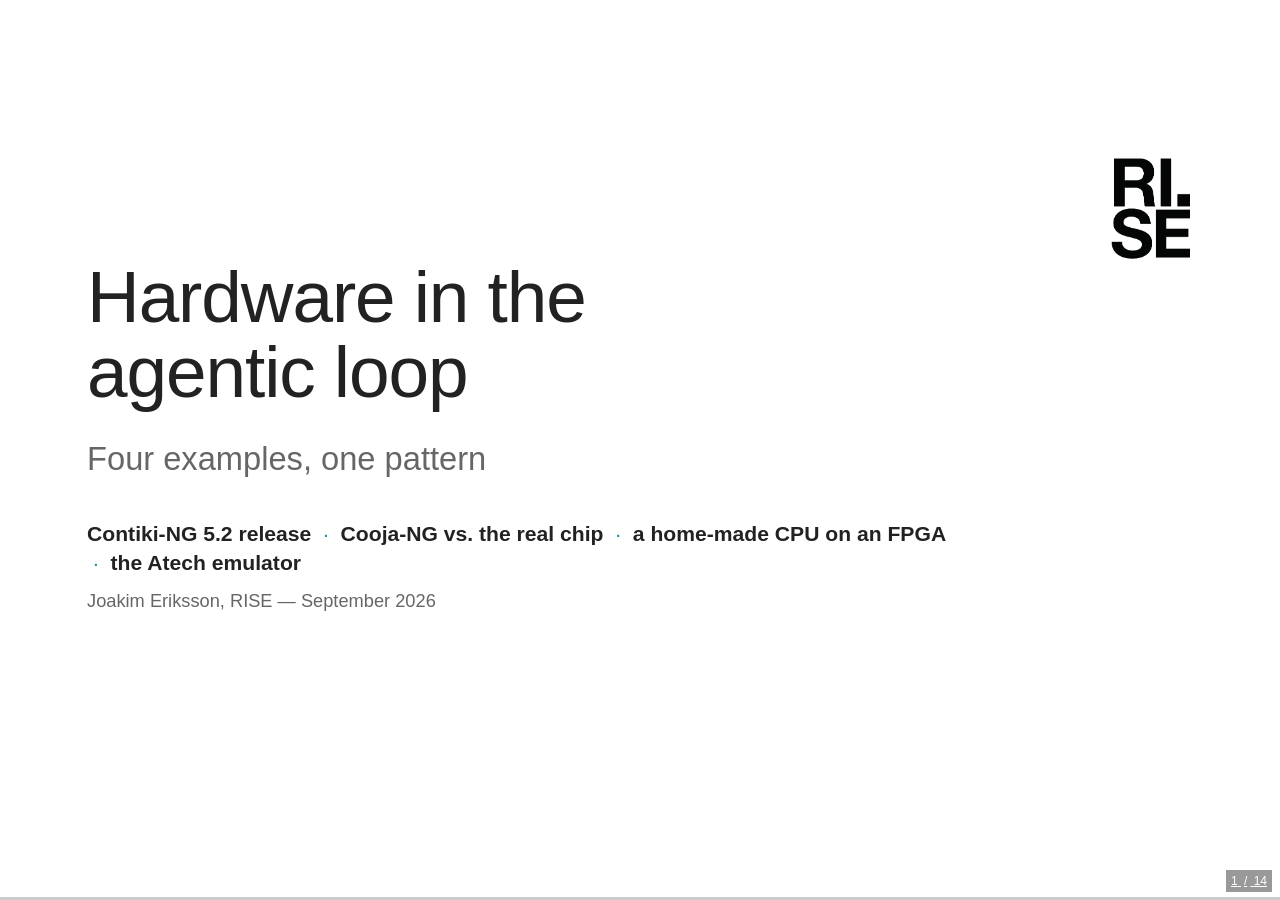
==== commit f459fffb: "Plain-language pass for a non-chip audience" ====
--- a/agentic-hw/index.html
+++ b/agentic-hw/index.html
@@ -125,7 +125,7 @@
   <div style="margin-top:110px;max-width:900px">
     <h1>Hardware in the<br>agentic loop</h1>
     <p style="font-size:34px;color:var(--grey);margin:30px 0 40px">Four examples, one pattern</p>
-    <p style="font-size:22px"><strong>Contiki-NG 5.2 release</strong><span class="teal"> &nbsp;·&nbsp; </span><strong>Cooja-NG vs. silicon</strong><span class="teal"> &nbsp;·&nbsp; </span><strong>a RISC-V on an FPGA</strong><span class="teal"> &nbsp;·&nbsp; </span><strong>the Atech emulator</strong></p>
+    <p style="font-size:22px"><strong>Contiki-NG 5.2 release</strong><span class="teal"> &nbsp;·&nbsp; </span><strong>Cooja-NG vs. the real chip</strong><span class="teal"> &nbsp;·&nbsp; </span><strong>a home-made CPU on an FPGA</strong><span class="teal"> &nbsp;·&nbsp; </span><strong>the Atech emulator</strong></p>
     <p class="small grey">Joakim Eriksson, RISE — September 2026</p>
   </div>
   <aside class="notes">0:00. One line: this summer, four hardware projects were built with coding agents in the loop. Very different projects; the pattern that made them work is the same. Ten minutes.</aside>
@@ -176,14 +176,14 @@
     <rect class="node" x="10" y="60" width="240" height="70" rx="14"/>
     <text x="130" y="103" text-anchor="middle" font-size="22" font-weight="700">Agent</text>
     <rect class="node" x="310" y="60" width="240" height="70" rx="14"/>
-    <text x="430" y="102" text-anchor="middle" font-size="20" font-weight="700">Code / HDL / firmware</text>
+    <text x="430" y="102" text-anchor="middle" font-size="20" font-weight="700">Code and firmware</text>
     <g class="fragment" data-fragment-index="1">
       <rect class="node em" x="610" y="60" width="240" height="70" rx="14"/>
       <text x="730" y="103" text-anchor="middle" font-size="22" font-weight="700">Emulator</text>
     </g>
     <g class="fragment" data-fragment-index="2">
       <rect class="node si" x="910" y="60" width="230" height="70" rx="14"/>
-      <text x="1025" y="103" text-anchor="middle" font-size="22" font-weight="700" fill="#fff">Silicon</text>
+      <text x="1025" y="103" text-anchor="middle" font-size="22" font-weight="700" fill="#fff">Real board</text>
       <rect x="1000" y="16" width="80" height="26" rx="13" fill="#FFE500"/>
       <text x="1040" y="34" text-anchor="middle" font-size="14" font-weight="700">a human</text>
       <text x="1040" y="58" text-anchor="middle" font-size="13" fill="#666" font-style="italic">holds the board</text>
@@ -193,57 +193,57 @@
     <path class="arrow fragment" data-fragment-index="2" style="marker-end:url(#ah2)" d="M850 95 L908 95"/>
     <g class="fragment" data-fragment-index="3">
       <path d="M908 80 L852 80" stroke="#666" stroke-width="1.6" fill="none" style="marker-end:url(#ahg)"/>
-      <text x="880" y="150" text-anchor="middle" font-size="15" fill="#666" font-style="italic">diff against each other</text>
+      <text x="880" y="150" text-anchor="middle" font-size="15" fill="#666" font-style="italic">compared with each other</text>
     </g>
     <!-- return path -->
     <g class="fragment" data-fragment-index="4">
       <path class="arrow" style="marker-end:url(#ah2)" d="M1025 130 L1025 200 L130 200 L130 134"/>
-      <text x="580" y="232" text-anchor="middle" font-size="18"><tspan font-weight="700" fill="#009BA5">observation: </tspan><tspan fill="#666">console diffs · PNG frames · instruction counts · JTAG lock-step · cycle counters · WAV hashes · one LED at a time</tspan></text>
+      <text x="580" y="232" text-anchor="middle" font-size="18"><tspan font-weight="700" fill="#009BA5">observation: </tspan><tspan fill="#666">what the board prints · what its screen shows · instruction counts · chip and emulator stepped side by side · one LED at a time</tspan></text>
       <circle class="dot" r="8">
         <animateMotion dur="6s" repeatCount="indefinite" path="M130 95 L430 95 L730 95 L1025 95 L1025 200 L130 200 Z"/>
       </circle>
     </g>
     <!-- roles -->
     <g class="fragment rise" data-fragment-index="5">
-      <text x="10" y="280" font-size="24"><tspan font-weight="700" fill="#009BA5">Oracle</tspan><tspan fill="#666"> — the board has the last word</tspan></text>
+      <text x="10" y="280" font-size="24"><tspan font-weight="700" fill="#009BA5">Oracle</tspan><tspan fill="#666"> — the real board has the last word on what is correct</tspan></text>
     </g>
     <g class="fragment rise" data-fragment-index="6">
-      <text x="10" y="318" font-size="24"><tspan font-weight="700" fill="#009BA5">Calibrator</tspan><tspan fill="#666"> — silicon numbers set the emulator's cost model</tspan></text>
+      <text x="10" y="318" font-size="24"><tspan font-weight="700" fill="#009BA5">Calibrator</tspan><tspan fill="#666"> — timings measured on the board become the emulator's timings</tspan></text>
     </g>
     <g class="fragment rise" data-fragment-index="7">
-      <text x="10" y="356" font-size="24"><tspan font-weight="700" fill="#009BA5">Proxy</tspan><tspan fill="#666"> — deterministic, 2400× real time; a loop the agent can iterate in</tspan></text>
+      <text x="10" y="356" font-size="24"><tspan font-weight="700" fill="#009BA5">Proxy</tspan><tspan fill="#666"> — a fast, repeatable stand-in for the board that the agent can iterate in</tspan></text>
     </g>
   </svg>
   <p class="foot grey small" style="font-style:italic">Three roles for hardware in the loop. The four examples use all of them.</p>
-  <aside class="notes">1:00. The pattern in one picture. The agent still writes the code, but what it observes now comes from an emulator and from silicon, diffed against each other. Hardware plays three roles: oracle, calibrator, proxy. Every example is one trip around this loop.</aside>
+  <aside class="notes">1:00. The pattern in one picture. The agent still writes the code, but what it observes now comes from an emulator and from silicon, diffed against each other. Hardware plays three roles: oracle, the board has the last word; calibrator, its measured timings feed the emulator; proxy, the emulator as a fast, repeatable stand-in. Every example is one trip around this loop.</aside>
 </section>
 
 <!-- ============ 4 · Contiki-NG 5.2 ============ -->
 <section data-timing="55">
-  <div class="role"><i>agent</i><i>code</i><i>emulator</i><i class="on">silicon = oracle</i><i class="human">human: cable + button</i></div>
+  <div class="role"><i>agent</i><i>code</i><i>emulator</i><i class="on">board = oracle</i><i class="human">human: cable + button</i></div>
   <h2><span class="num">1</span>Contiki-NG 5.2: the agent ran the hardware tests</h2>
-  <p class="sub">Released 2026-08-13 · first release with TrustZone-M, nRF54L15 and RISC-V · board tests agent-driven</p>
+  <p class="sub">Contiki-NG: an open-source OS for small wireless devices · released 2026-08-13 · board tests run by the agent</p>
   <div class="stats" style="margin:18px 0 22px">
     <div class="stat"><b class="count" data-to="458">0</b><span>commits</span></div>
     <div class="stat"><b class="count" data-to="113">0</b><span>pull requests</span></div>
     <div class="stat"><b class="count" data-to="11">0</b><span>contributors</span></div>
-    <div class="stat"><b class="count" data-to="16">0</b><span>required CI checks 17 groups × 2 OS</span></div>
-    <div class="stat"><b><i class="count" data-to="18">0</i> / 18</b><span>real boards, checklist #3190</span></div>
+    <div class="stat"><b class="count" data-to="16">0</b><span>checks required before release</span></div>
+    <div class="stat"><b><i class="count" data-to="18">0</i> / 18</b><span>real boards, every row green</span></div>
   </div>
   <div class="cols two">
     <div>
       <h3>The agent as release engineer</h3>
       <ul class="small">
-        <li class="fragment rise">The merge team set the rules, as every year: the plan, the runbook and the board checklist (#3190), copied from last release. No tag until every board row is green.</li>
-        <li class="fragment rise">The agent worked inside them. Reading build.yml it noticed: <em>"CI has never tested the release head."</em> So the release PR became the CI gate.</li>
+        <li class="fragment rise">The merge team set the rules, as every year: a release plan, a runbook and a checklist of real boards to test, copied from last release. No release until every board row is green.</li>
+        <li class="fragment rise">The agent worked inside them. Reading the CI configuration it noticed: <em>"CI has never tested the release head."</em> So the release itself became what CI has to pass.</li>
       </ul>
     </div>
     <div>
       <h3>The agent on the boards</h3>
       <ul class="small">
-        <li class="fragment rise">Built, flashed and read back <strong>every checklist row on real boards</strong>: Firefly + CC1200, CC13x0/CC1352, nRF52840/nRF5340, nRF54L15, Gecko, Sky, FR5969.</li>
+        <li class="fragment rise">Built the firmware, loaded it onto <strong>every board on the checklist</strong>, read what the board printed back, filled in the row: eight board families (Nordic, TI, Silicon Labs).</li>
         <li class="fragment rise"><strong>The human's job: plug in the cable, press the button.</strong> Everything else was the agent.</li>
-        <li class="fragment rise">Board-only findings went into the release notes: CC1200 RX starvation, two TSCH ports that don't work yet, a 1.8 V DK that <em>"will burn you."</em></li>
+        <li class="fragment rise">Board-only findings went into the release notes: a radio that stopped receiving under load, two boards where the time-slotted radio mode is not ready, a dev kit whose 1.8 V setting <em>"will burn you."</em></li>
       </ul>
     </div>
   </div>
@@ -253,63 +253,63 @@
 
 <!-- ============ 5 · Cooja-NG ============ -->
 <section data-timing="60">
-  <div class="role"><i>agent</i><i>code</i><i class="on">emulator = proxy</i><i class="on">silicon = calibrator</i></div>
-  <h2><span class="num">2</span>Cooja-NG: silicon and emulator correct each other</h2>
-  <p class="sub">The Contiki-NG simulator reimplemented in C, kept honest by the boards it emulates</p>
+  <div class="role"><i>agent</i><i>code</i><i class="on">emulator = proxy</i><i class="on">board = calibrator</i></div>
+  <h2><span class="num">2</span>Cooja-NG: real chip and emulator correct each other</h2>
+  <p class="sub">The Contiki-NG network simulator, rewritten to be fast and repeatable, kept honest by the real boards it imitates</p>
   <div class="cols three" style="font-size:18px">
     <div class="card fragment rise" style="font-size:18px">
-      <h3>Silicon calibrates the emulator</h3>
+      <h3>The real chip calibrates the emulator</h3>
       <ul>
-        <li>nRF54L15 DK, DWT CYCCNT over SWD: one TrustZone transition (NS → SG → secure → BXNS) = <strong>58 cycles</strong>.</li>
-        <li>Cooja-NG tz-boot on the same image: 389 SG + 390 BXNS.</li>
-        <li><strong>The silicon number sets the emulator's cost model, not the other way round.</strong></li>
+        <li>On the real board, the chip's own cycle counter says: one switch into the secure world and back (TrustZone) costs <strong>58 cycles</strong>.</li>
+        <li>Cooja-NG boots the same firmware and counts 389 switches in, 390 out.</li>
+        <li><strong>The measured number becomes the emulator's timing, never the other way round.</strong></li>
       </ul>
     </div>
     <div class="card fragment rise" style="font-size:18px">
-      <h3>Hardware finds what emulation cannot</h3>
+      <h3>The board finds what the emulator cannot</h3>
       <ul>
-        <li>CC1200 sub-GHz: polling starved the RX IRQ on the SPI bus (#3140, #3206). <strong>Only visible with a logic analyzer.</strong></li>
-        <li>Two negative results written down: TSCH on nRF54L15 and on Gecko. Writing is cheap now.</li>
+        <li>A radio stopped receiving: the driver asked the chip for status so often that incoming packets never got a turn. <strong>Only visible with a logic analyzer on the wires.</strong></li>
+        <li>Two negative results written down: the time-slotted radio mode does not work yet on two new boards. Writing is cheap now.</li>
       </ul>
     </div>
     <div class="card fragment rise" style="font-size:18px">
       <h3>The emulator closes the CI loop</h3>
       <ul>
-        <li>93 / 93 upstream tests pass. <code>SIMULATOR=cooja-ng</code> is a one-line switch; CI downloads a binary per tag.</li>
-        <li><strong>~2400× real time: a 60 s scenario in &lt; 0.1 s.</strong></li>
+        <li>93 / 93 of the project's tests pass on it. Switching CI over is one line; CI downloads a prebuilt binary.</li>
+        <li><strong>~2400× real time: a 60-second scenario in under 0.1 s.</strong></li>
       </ul>
       <img src="assets/cooja-perf.png" alt="Cooja-NG vs Cooja (Java) run time, log scale" style="width:230px;display:block;margin:4px auto 0">
     </div>
   </div>
   <div class="quote fragment rise" style="font-style:normal;font-size:19px;margin-top:16px;margin-right:76px">
-    <strong>A four-year-old flake:</strong> <em>21-cooja-rpl-tsch-security</em>, gcc, 15 runs: <span class="runs" aria-label="14 of 15 runs failed"><i></i><i></i><i></i><i></i><i></i><i></i><i></i><i class="ok"></i><i></i><i></i><i></i><i></i><i></i><i></i><i></i></span> clang passes <em>"by luck of stack contents"</em>. Uninitialised TSCH enhanced-ACK params (#3205), hidden since a 2022 timeout bump. One memset.<br>
+    <strong>A four-year-old flaky test:</strong> one compiler, 15 runs: <span class="runs" aria-label="14 of 15 runs failed"><i></i><i></i><i></i><i></i><i></i><i></i><i></i><i class="ok"></i><i></i><i></i><i></i><i></i><i></i><i></i><i></i></span> the other compiler passes <em>"by luck of stack contents"</em>. Cause: uninitialised bytes in a radio setting, hidden since 2022. Fix: one line.<br>
     <em class="teal"><strong>A deterministic simulator turns "flaky" into "14 of 15", and 14 of 15 is something an agent can work on.</strong></em>
   </div>
-  <aside class="notes">2:45. Second example, hardware as calibrator. A cycle count measured over SWD on the real nRF54L15 becomes the emulator's cost model. The CC1200 bug was only visible on a logic analyzer — no emulator would have shown it. Once the emulator is trustworthy it becomes the proxy: 2400× real time, deterministic, in CI. Which is how a four-year-old flake finally got fixed: 14 of 15 is a number, flaky is not.</aside>
+  <aside class="notes">2:45. Second example, hardware as calibrator. A cycle count measured on the real board becomes the emulator's timing. The radio bug was only visible on a logic analyzer — no emulator would have shown it. Once the emulator is trustworthy it becomes the proxy: 2400× real time, deterministic, in CI. Which is how a four-year-old flake finally got fixed: 14 of 15 is a number, flaky is not.</aside>
 </section>
 
 <!-- ============ 6 · FPGA ============ -->
 <section data-timing="50">
-  <div class="role"><i>agent</i><i>code</i><i class="on">emulator = proxy</i><i>silicon</i></div>
-  <h2><span class="num">3</span>A RISC-V on an FPGA: 497 lines to a computer</h2>
-  <p class="sub"><code>rv32_core.v</code> · RV32I · Tang Nano 20K @ 27 MHz · fully open flow (Yosys → nextpnr → Apycula)</p>
+  <div class="role"><i>agent</i><i>code</i><i class="on">emulator = proxy</i><i>board</i></div>
+  <h2><span class="num">3</span>A home-made CPU: 497 lines to a computer</h2>
+  <p class="sub">A small RISC-V processor, 497 lines of Verilog, on a hobby FPGA board (a chip you reprogram into any circuit) at 27 MHz, built with open-source tools only</p>
   <div class="cols two" style="grid-template-columns:1.15fr 1fr">
     <div>
       <h3>What it does</h3>
       <ul class="small">
-        <li>Boots <strong>unmodified Contiki-NG</strong>; 640×480 HDMI text mode, a C64-style greeting.</li>
+        <li>Boots the <strong>unmodified Contiki-NG</strong> operating system and shows a C64-style text greeting over HDMI.</li>
         <li>Written and debugged with an agent; the human held the board and the datasheets.</li>
       </ul>
       <h3 style="margin-top:22px">The loop the agent could see</h3>
       <ul class="small">
-        <li class="fragment rise"><strong>58 riscv-tests</strong> under Verilator: 56 pass, 2 expected failures — both absent CSRs.</li>
-        <li class="fragment rise">Testbench writes <strong>PNG frames</strong> — a wrong character in the greeting is a diff the agent can read.</li>
-        <li class="fragment rise"><strong>200 000 random vectors</strong> against a known-good TMDS encoder: a wrong control constant shows up in the first ten lines.</li>
+        <li class="fragment rise"><strong>The official RISC-V test suite</strong>, run in simulation: 56 of 58 pass; the 2 failures are features deliberately left out.</li>
+        <li class="fragment rise">The simulation writes the screen out as <strong>PNG images</strong>: a wrong character in the greeting becomes a diff the agent can read.</li>
+        <li class="fragment rise"><strong>200 000 random inputs</strong> through the new HDMI encoder and a known-good one, outputs compared: a wrong constant shows up in the first ten lines.</li>
       </ul>
     </div>
     <div>
       <div class="player" id="player" data-frames="24" role="img" aria-label="Verilator testbench frames: Contiki-NG booting on the rv32 core"><span class="fno">frame 000</span></div>
-      <p class="small grey" style="font-style:italic;margin-top:8px">The Verilator testbench's "virtual monitor": Contiki-NG booting on the core, one PNG per 60 Hz frame, replayed here. The agent can see the screen.</p>
+      <p class="small grey" style="font-style:italic;margin-top:8px">The simulation's "virtual monitor": Contiki-NG booting on the new CPU, one PNG per 60 Hz frame, replayed here. The agent can see the screen.</p>
     </div>
   </div>
   <div class="quote foot" style="right:560px">A failure you can explain is a specification; one you cannot is a bug.</div>
@@ -318,45 +318,45 @@
 
 <!-- ============ 7 · The board fights back ============ -->
 <section data-timing="50">
-  <div class="role"><i>agent</i><i>code</i><i>emulator</i><i class="on">silicon = oracle</i><i class="human">human: eyes on the board</i></div>
+  <div class="role"><i>agent</i><i>code</i><i>emulator</i><i class="on">board = oracle</i><i class="human">human: eyes on the board</i></div>
   <h2>The monitor stays black — the board fights back</h2>
-  <p class="sub">TMDS encoder bit-exact in simulation. On the board: nothing.</p>
+  <p class="sub">The HDMI encoder was bit-exact in simulation. On the board: nothing.</p>
   <table>
     <tr><th></th><th class="teal">In simulation</th><th class="coral">On the board</th></tr>
-    <tr class="fragment rise"><td><strong>HDMI pads</strong></td><td class="sim">PNG frames correct</td><td>Black. Missing <code>IO_TYPE=LVDS25</code>: the pads were single-ended. <em>"Differential pads are a constraint, not code."</em></td></tr>
-    <tr class="fragment rise"><td><strong>Timers</strong></td><td class="sim">Ticks at 1 Hz</td><td>27× too fast: objects reused from the simulator's 1 MHz build. Fix: one build dir per clock.</td></tr>
-    <tr class="fragment rise"><td><strong>Warm reset</strong></td><td class="sim">printf works</td><td>printf silent: RAM keeps modified <code>.data</code>, newlib wakes up stale. Fix: save/restore <code>.data</code>; the simulator learned reset injection.</td></tr>
-    <tr class="fragment rise"><td><strong>USB serial</strong></td><td class="sim">Clean stream</td><td>The BL616 bridge wedges or replays buffered serial; rate measurements lie.</td></tr>
-    <tr class="fragment rise"><td><strong>Custom HDMI TX</strong></td><td class="sim">Bit-exact</td><td>Flickers. Root cause unproven. Shipped with hdl-util instead.</td></tr>
+    <tr class="fragment rise"><td><strong>HDMI pins</strong></td><td class="sim">Screen images correct</td><td>Black. One missing line in the pin configuration: the HDMI pins were in the wrong electrical mode. <em>"Differential pads are a constraint, not code."</em></td></tr>
+    <tr class="fragment rise"><td><strong>Timers</strong></td><td class="sim">Ticks at 1 Hz</td><td>27× too fast: build leftovers from the simulator's 1 MHz setting were reused for the 27 MHz board. Fix: one build folder per clock.</td></tr>
+    <tr class="fragment rise"><td><strong>Warm reset</strong></td><td class="sim">Printing works</td><td>Printing went silent: memory keeps its old values across a reset, so the C library woke up with stale state. Fix: restore it at boot; the simulator learned to inject resets.</td></tr>
+    <tr class="fragment rise"><td><strong>USB serial</strong></td><td class="sim">Clean stream</td><td>The board's USB-to-serial chip hangs or replays old output; any measurement through it lies.</td></tr>
+    <tr class="fragment rise"><td><strong>Own HDMI encoder</strong></td><td class="sim">Bit-exact</td><td>Flickers. Root cause never proven. Shipped with a known-good open-source encoder instead.</td></tr>
   </table>
-  <div class="quote foot fragment rise">"Nearly every bug in this project was found in simulation" — and the ones that weren't are the ones on this slide. The PNG frames were right; the photons were wrong.</div>
+  <div class="quote foot fragment rise">"Nearly every bug in this project was found in simulation" — and the ones that weren't are the ones on this slide. The screen images were right; the photons were wrong.</div>
   <aside class="notes">4:35. And then the board. Everything here was invisible to the emulator, because none of it is logic: a constraint file, a stale build directory, what RAM does across a reset, a USB bridge that lies. Each was found by a human looking at a board, and each was then fed back so the simulator could reproduce it next time.</aside>
 </section>
 
 <!-- ============ 8 · Atech ============ -->
 <section data-timing="55">
-  <div class="role"><i>agent</i><i>code</i><i class="on">emulator</i><i class="on">silicon = oracle + calibrator</i></div>
-  <h2><span class="num">4</span>The Atech emulator: diff against silicon</h2>
-  <p class="sub"><code>esp32sim</code> runs the board's real binary — mask ROM → bootloader → app — natively and in the browser</p>
+  <div class="role"><i>agent</i><i>code</i><i class="on">emulator</i><i class="on">board = oracle + calibrator</i></div>
+  <h2><span class="num">4</span>The Atech emulator: compare against the real chip</h2>
+  <p class="sub"><code>esp32sim</code> runs the board's real firmware from the chip's boot ROM onwards, on a laptop or in a browser tab</p>
   <table class="head">
-    <tr><th>Loop</th><th>Method</th><th>Result</th></tr>
-    <tr class="fragment rise"><td><strong>Decoder</strong></td><td>Every instruction of three real binaries vs <code>objdump</code></td><td>977 k / 161 k / 126 k instructions, <strong>0 mismatches</strong></td></tr>
-    <tr class="fragment rise"><td><strong>ESP32-S3</strong></td><td>JTAG lock-step: chip and emulator stepped on the same flash dump</td><td>8 000 + 3 000 steps, <strong>0 PC divergences</strong></td></tr>
-    <tr class="fragment rise"><td><strong>ESP32-C3 / C6</strong></td><td>Console diff against a real boot log</td><td>205 / 208 and 203 / 204 lines identical</td></tr>
+    <tr><th>What</th><th>How it was checked</th><th>Result</th></tr>
+    <tr class="fragment rise"><td><strong>Instruction decoding</strong></td><td>Every instruction of three real firmware images, compared with the standard disassembler</td><td>977 k / 161 k / 126 k instructions, <strong>0 mismatches</strong></td></tr>
+    <tr class="fragment rise"><td><strong>ESP32-S3</strong></td><td>Real chip and emulator stepped one instruction at a time, side by side, over a debug cable</td><td>8 000 + 3 000 steps, <strong>never diverged</strong></td></tr>
+    <tr class="fragment rise"><td><strong>ESP32-C3 / C6</strong></td><td>The emulator's boot output compared line by line with the real board's</td><td>205 / 208 and 203 / 204 lines identical</td></tr>
   </table>
   <div class="cols two" style="grid-template-columns:1.4fr 1fr;margin-top:14px">
     <div class="fragment rise">
-      <h3>What only silicon could tell us</h3>
+      <h3>What only the real chip could tell us</h3>
       <ul class="small">
-        <li>Missing <code>salt</code> / <code>s32nb</code> / MAC16 instruction encodings.</li>
-        <li>SPI flash command one quantum late; cycle counter not restarting at reset.</li>
-        <li>Interrupt threshold at the wrong register — the handler re-entered <strong>3 867 times</strong>.</li>
-      </ul>
-    </div>
-    <div class="quote fragment rise" style="margin-top:0">The symptom was an illegal instruction in <code>rtos_int_enter</code>; the cause was 500 KB away.</div>
-  </div>
-  <p style="margin-top:14px"><strong>The diff target is always something the model did not write: <span class="teal">objdump, JTAG, a boot log.</span></strong></p>
-  <aside class="notes">5:25. Fourth example, all three roles at once. The emulator is verified by diffing against things the agent did not produce: objdump, the real chip in lock-step over JTAG, a real boot log. Zero divergences is a number an agent can defend. The list of what silicon found is the point: an emulator can only be wrong in ways it can't see. Next slide: the emulator, live.</aside>
+        <li>Three instructions the emulator did not know existed.</li>
+        <li>A flash-memory command arriving one step late; a cycle counter that did not restart at reset.</li>
+        <li>An interrupt setting in the wrong register: the handler re-entered itself <strong>3 867 times</strong>.</li>
+      </ul>
+    </div>
+    <div class="quote fragment rise" style="margin-top:0">The symptom was a crash in the operating system's interrupt code; the cause was 500 KB away.</div>
+  </div>
+  <p style="margin-top:14px"><strong>The reference never comes from the model: <span class="teal">a disassembler, the real chip, a boot log.</span></strong></p>
+  <aside class="notes">5:25. Fourth example, all three roles at once. The emulator is verified by comparing against things the agent did not produce: the standard disassembler, the real chip stepped alongside, a real boot log. Zero divergences is a number an agent can defend. The list of what silicon found is the point: an emulator can only be wrong in ways it can't see. Next slide: the emulator, live.</aside>
 </section>
 
 <!-- ============ 9 · Live demo (WASM) ============ -->
@@ -366,15 +366,15 @@
      No data-preload on purpose: the emulator boots when the slide appears, so the audience sees the boot. -->
 <section>
 <section data-demo-fw="atech" data-background-interactive class="demo-slide" data-timing="45">
-  <div class="demo-cap"><strong>Live:</strong> the same emulator core, compiled to WebAssembly, booting the board's real binary. <span class="grey">Press <span class="kbd">D</span> to reboot · <span class="kbd">↓</span> two more scenarios.</span></div>
+  <div class="demo-cap"><strong>Live:</strong> the same emulator, compiled to run in a browser, booting the board's real firmware. <span class="grey">Press <span class="kbd">D</span> to reboot · <span class="kbd">↓</span> two more scenarios.</span></div>
   <aside class="notes">6:20 (45 s; the two sub-slides below are extras, skip them if late). esp32sim boots the Atech firmware: mask ROM, bootloader, app. Point at the console diff scrolling by and the readable display. Click "enable audio" for the synth. If it misbehaves: that is the talk. D reboots it.</aside>
 </section>
 <section data-demo-fw="c6-contiki-net" data-background-interactive class="demo-slide" data-timing="0">
-  <div class="demo-cap"><strong>Extra:</strong> two emulated ESP32-C6 motes running Contiki-NG on one 802.15.4 medium, in this tab. The second powers on 1.3 s later; both hear each other's broadcasts.</div>
+  <div class="demo-cap"><strong>Extra:</strong> two emulated wireless nodes running Contiki-NG on one shared, emulated radio channel, in this tab. The second powers on 1.3 s later; both hear each other's broadcasts.</div>
   <aside class="notes">Extra. Two C6 motes, unmodified Contiki-NG, one emulated radio medium, no simulator behind them. Deterministic to the cycle: boot two identical images at the same time and every frame collides, which is why the second one starts 1.3 s late.</aside>
 </section>
 <section data-demo-fw="atech-sid" data-background-interactive class="demo-slide" data-timing="0">
-  <div class="demo-cap"><strong>Extra:</strong> the same Atech firmware as a C64 SID jukebox: cRSID emulates a whole C64 inside the emulated ESP32-S3. Click "enable audio".</div>
+  <div class="demo-cap"><strong>Extra:</strong> the same firmware playing Commodore 64 music: an emulated C64 sound chip inside the emulated ESP32. Click "enable audio".</div>
   <aside class="notes">Extra, for fun and for the two-wrongs story on the next slide: this is the audio path where 2× tempo and 0.5× real time cancelled. Enable audio; Commando by Rob Hubbard.</aside>
 </section>
 </section>
@@ -386,9 +386,9 @@
     <div class="card fragment rise">
       <h3>Two wrongs made a right</h3>
       <ul>
-        <li>The I2S model hard-coded 44.1 kHz; the SID player programs 22.05 kHz → <strong>double tempo…</strong></li>
+        <li>The emulator's audio output assumed 44.1 kHz; the music player actually asks for 22.05 kHz → <strong>music at double tempo…</strong></li>
         <li>…while the emulator ran at 0.5–0.8× real time. <strong>The errors cancelled.</strong> Every test stayed green until the pacing was exact.</li>
-        <li>It surfaced the day the JIT made real-time pacing exact. Bonus from the scope: the vendor's I2S driver actually runs at 44 101 Hz.</li>
+        <li>It surfaced the day a speed-up made the emulator run at exactly real time. Bonus, from an oscilloscope on the real board: the vendor's audio driver actually runs at 44 101 Hz.</li>
       </ul>
       <p style="text-align:center;font-size:26px;margin:14px 0 8px"><span class="coral">2×</span> tempo &nbsp;×&nbsp; <span class="coral">0.5×</span> speed &nbsp;≈&nbsp; <strong>sounds right</strong></p>
       <p><strong>Making the emulator faster found a correctness bug. Every green test had passed with both errors in place.</strong></p>
@@ -396,13 +396,13 @@
     <div class="card fragment rise">
       <h3>Light one LED and look</h3>
       <ul>
-        <li>The LED-grid map was <em>"inferred from two photos."</em> Wrong. Twice. VU bars "came out scattered across the module" while the emulator's page looked right.</li>
-        <li><code>grid-selftest</code>: light one chain LED at a time on the real module. Column-serpentine, and the two slots hold it 90° apart.</li>
+        <li>The wiring order of a 3×3 LED module was <em>"inferred from two photos."</em> Wrong. Twice. Level meters "came out scattered across the module" while the emulator's page looked right.</li>
+        <li>A self-test firmware lights one LED at a time on the real module: the wiring snakes down and up the columns, and the second slot holds the module turned 90°.</li>
       </ul>
       <div class="grids" id="grids" data-p7="0,3,6,7,4,1,2,5,8" data-p11="2,1,0,3,4,5,8,7,6">
         <div><div class="grid" data-grid="p7"></div><div class="gridlbl">port 7</div></div>
         <div><div class="grid" data-grid="p11"></div><div class="gridlbl">port 11</div></div>
-        <div class="small grey">chain LED <span class="chain teal" id="chainno">0</span> → its glass cell on each module, as measured.<br>Same map now in firmware <em>and</em> emulator.</div>
+        <div class="small grey">LED <span class="chain teal" id="chainno">0</span> in wiring order → where it really sits, measured.<br>Same map now in firmware <em>and</em> emulator.</div>
       </div>
       <p><strong>Two photos → wrong map, twice. One self-test → right, once.</strong></p>
     </div>
@@ -414,11 +414,11 @@
 <section data-timing="40">
   <h2>The pattern</h2>
   <div class="cols two pattern" style="margin-top:22px;row-gap:26px">
-    <div class="fragment rise"><p><span class="num">1</span><strong>Make the loop observable</strong></p><p class="small grey">Console diffs, PNG frames, instruction counts, WAV hashes, cycle counters. If the agent cannot see it, it cannot fix it.</p></div>
+    <div class="fragment rise"><p><span class="num">1</span><strong>Make the loop observable</strong></p><p class="small grey">What the board prints, what its screen shows, instruction counts, audio fingerprints, cycle counts. If the agent cannot see it, it cannot fix it.</p></div>
     <div class="fragment rise"><p><span class="num">2</span><strong>Make it deterministic</strong></p><p class="small grey">"Flaky" is not a work item. "14 of 15" is.</p></div>
-    <div class="fragment rise"><p><span class="num">3</span><strong>Diff against silicon, not against yourself</strong></p><p class="small grey">objdump, JTAG lock-step, a real boot log, one LED at a time. The golden must come from outside the model.</p></div>
-    <div class="fragment rise"><p><span class="num">4</span><strong>Pin goldens, then go faster</strong></p><p class="small grey">Speed is safe only when every output stays byte-identical — and going faster is how the cancelling bugs surface.</p></div>
-    <div class="fragment rise"><p><span class="num">5</span><strong>Keep the receipts, including the rejections</strong></p><p class="small grey">JSON + hashes + repro for every claim; rejected candidates stay, with numbers. "alice": 120 commits, 25 PRs, 5 days, every one with receipts.</p></div>
+    <div class="fragment rise"><p><span class="num">3</span><strong>Compare against the real chip, not yourself</strong></p><p class="small grey">A standard disassembler, the real chip stepped alongside, a real boot log, one LED at a time. The reference must come from outside the model.</p></div>
+    <div class="fragment rise"><p><span class="num">4</span><strong>Pin the reference outputs, then go faster</strong></p><p class="small grey">Speed is safe only when every output stays byte-identical — and going faster is how the cancelling bugs surface.</p></div>
+    <div class="fragment rise"><p><span class="num">5</span><strong>Keep the receipts, including the rejections</strong></p><p class="small grey">Data, checksums and a way to reproduce, for every claim; rejected candidates stay, with numbers. "alice": 120 commits, 25 PRs, 5 days, every one with receipts.</p></div>
     <div class="fragment rise"><p><span class="num">6</span><strong>A human holds the board and names the cause</strong></p><p class="small grey">The agent applies fixes; the human decides what "correct" means and what a green test is hiding.</p></div>
   </div>
   <p class="foot teal fragment rise" style="font-style:italic">Six rules — none of them about the model. All of them about what the model gets to observe.</p>
@@ -438,8 +438,8 @@
     <div>
       <h3>Three correct numbers, one question</h3>
       <div class="stats" style="margin:12px 0 10px;gap:34px">
-        <div class="stat"><b>6.15×</b><span>JIT speedup, synthetic</span></div>
-        <div class="stat"><b>3.42×</b><span>on Zephyr</span></div>
+        <div class="stat"><b>6.15×</b><span>speed-up on a synthetic benchmark</span></div>
+        <div class="stat"><b>3.42×</b><span>on a real operating system</span></div>
         <div class="stat fragment rise"><b>1.00×</b><span>on the demo firmware: it is paced to wall time</span></div>
       </div>
       <p class="fragment rise">All three came with receipts, and all three are right. The last one measures a loop that <em>cannot</em> go faster than the clock on the wall.</p>
@@ -453,7 +453,7 @@
 <section data-timing="35">
   <h2>What I actually learned this summer</h2>
   <div class="cols three" style="margin-top:26px">
-    <div class="card fragment rise"><p><span class="num">1</span><strong>The bottleneck moved from writing to observing</strong></p><p class="small grey">Code is cheap now. The scarce work was building the instrument: the PNG per frame, the JTAG lock-step, the one-LED self-test. Whoever builds the eyes decides what gets fixed.</p></div>
+    <div class="card fragment rise"><p><span class="num">1</span><strong>The bottleneck moved from writing to observing</strong></p><p class="small grey">Code is cheap now. The scarce work was building the instrument: the screen saved as images, the chip stepped alongside the emulator, the one-LED self-test. Whoever builds the eyes decides what gets fixed.</p></div>
     <div class="card fragment rise"><p><span class="num">2</span><strong>Green by accident is the new default failure</strong></p><p class="small grey">The bugs that survive a competent agent are the ones that cancel each other out. They don't show up in tests — they show up when you go faster, or when you diff against silicon.</p></div>
     <div class="card fragment rise"><p><span class="num">3</span><strong>Naming the cause is still human work</strong></p><p class="small grey">The agent applied fixes once we named the cause, and reached for local workarounds when we didn't. Verification is automatable. The bug ledger of human-named root causes was the most valuable file in every repo.</p></div>
   </div>
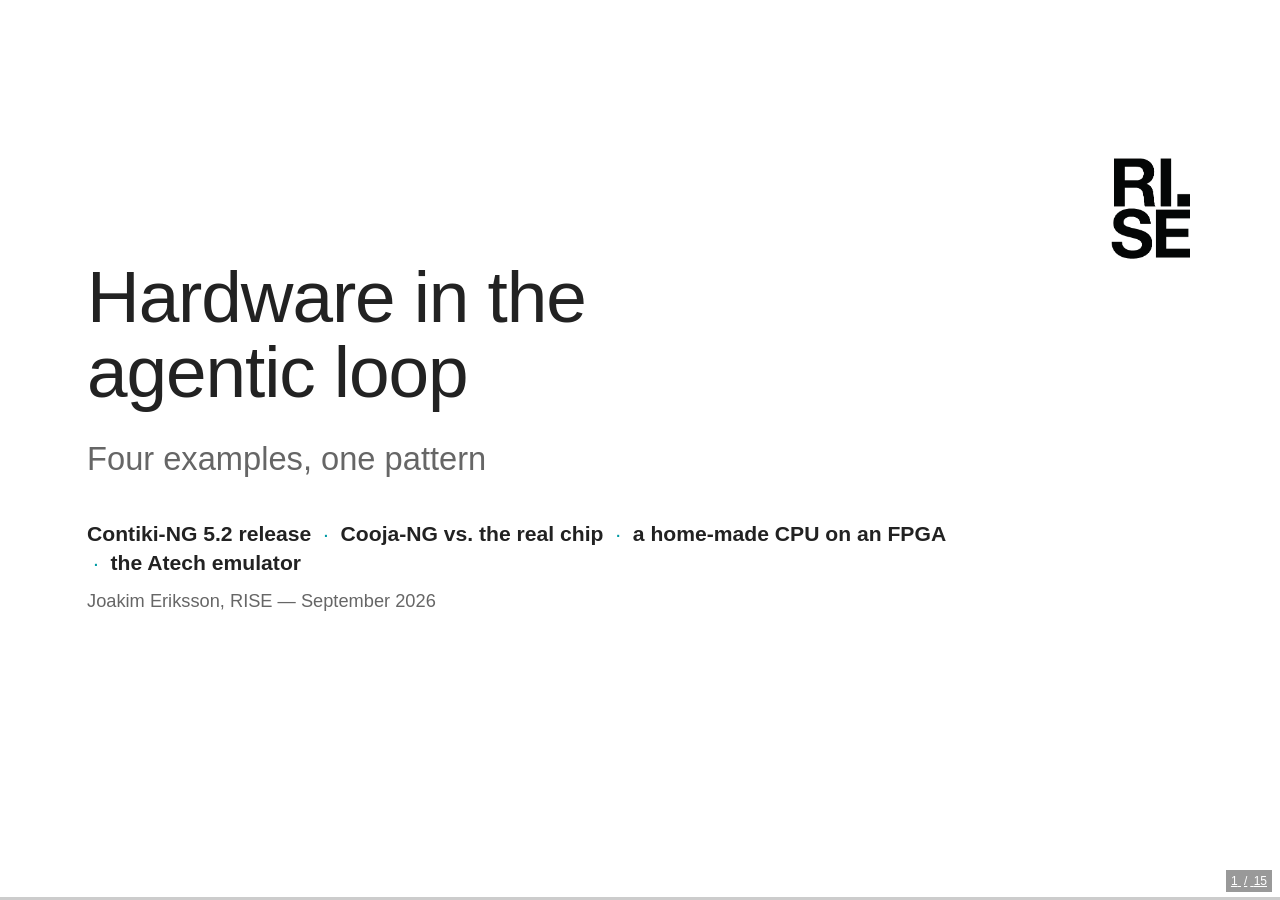
==== commit 94a52c17: "Receipts slide: the 5.2 checklist issue and one of Claude's board reports" ====
--- a/agentic-hw/index.html
+++ b/agentic-hw/index.html
@@ -95,7 +95,10 @@
 /* demo slide: the emulator page is the slide background; only a slim caption floats over it */
 .reveal .slides section.demo-slide{padding:0}
 .reveal .slides section.demo-slide::after,.reveal .slides section.stack::after{display:none}
-.reveal .demo-cap{position:absolute;left:0;right:0;bottom:0;padding:10px 64px;background:rgba(255,255,255,.92);border-top:2px solid var(--teal);font-size:19px;pointer-events:none}
+.reveal .demo-cap{position:absolute;left:0;right:0;bottom:0;padding:10px 200px 10px 64px;background:rgba(255,255,255,.92);border-top:2px solid var(--teal);font-size:19px;pointer-events:none}
+.reveal .demo-nav{position:absolute;right:64px;bottom:7px;display:flex;gap:8px;pointer-events:auto}
+.reveal .demo-nav button{font:700 22px/1 var(--sans);color:#fff;background:var(--teal);border:0;border-radius:6px;padding:8px 16px;cursor:pointer}
+.reveal .demo-nav button:hover{background:#007d85}
 .reveal .kbd{font-family:var(--mono);font-size:.85em;background:#eee;padding:1px 6px;border-radius:4px}
 /* run strip (slide 5): one cell per CI run */
 .reveal .runs{display:inline-flex;gap:3px;vertical-align:middle;margin:0 8px 0 4px}
@@ -219,7 +222,7 @@
 </section>
 
 <!-- ============ 4 · Contiki-NG 5.2 ============ -->
-<section data-timing="55">
+<section data-timing="50">
   <div class="role"><i>agent</i><i>code</i><i>emulator</i><i class="on">board = oracle</i><i class="human">human: cable + button</i></div>
   <h2><span class="num">1</span>Contiki-NG 5.2: the agent ran the hardware tests</h2>
   <p class="sub">Contiki-NG: an open-source OS for small wireless devices · released 2026-08-13 · board tests run by the agent</p>
@@ -249,6 +252,22 @@
   </div>
   <div class="quote foot">Simulation proves the logic; the board proves everything else. Hardware as oracle — and the agent now runs the oracle.</div>
   <aside class="notes">1:50. First example, hardware as oracle. The merge team set the rules as always: plan, runbook and board checklist, copied from last year's release. The agent worked inside them, made the release PR the CI gate, and then ran the hardware tests itself: built, flashed, read the serial output and filled in the checklist on eight board families. The human plugged in cables and pressed buttons — that was all. 18 of 18. The board is the oracle, and the agent now operates the oracle.</aside>
+</section>
+
+<!-- ============ 4b · The receipts: issue #3190 ============ -->
+<section data-timing="5">
+  <div class="role"><i>agent</i><i>code</i><i>emulator</i><i class="on">board = oracle</i><i class="human">human: cable + button</i></div>
+  <h2>The receipts: one issue, 23 reports</h2>
+  <p class="sub">contiki-ng issue #3190 · under every ticked row, a report written by Claude from what the board printed</p>
+  <div style="display:grid;grid-template-columns:560px 1fr;gap:28px;align-items:start;margin-top:4px">
+    <img src="assets/gh-3190-checklist.png" alt="The ticked platform and module checklist of issue 3190" style="width:560px;border:1px solid #ddd">
+    <div>
+      <img src="assets/gh-3190-nrf54l15.png" alt="Claude's nRF54L15 test report: a table of tests and results" style="width:100%;border:1px solid #ddd">
+      <p class="small grey" style="margin-top:12px">One of the 23: the board that was new in this release. Same shape every time: what was built, what ran, what the board said back, and the one thing that does not work yet, written down.</p>
+      <p class="teal" style="font-size:22px;margin-top:6px"><strong>The human's part of each report: the cable and the button.</strong></p>
+    </div>
+  </div>
+  <aside class="notes">2:40 (5 s). Don't read it. This is what the checklist looks like: every row ticked, and under each row a post from Claude with a table of what the board actually printed. Twenty-three of them. Next.</aside>
 </section>
 
 <!-- ============ 5 · Cooja-NG ============ -->
@@ -367,14 +386,17 @@
 <section>
 <section data-demo-fw="atech" data-background-interactive class="demo-slide" data-timing="45">
   <div class="demo-cap"><strong>Live:</strong> the same emulator, compiled to run in a browser, booting the board's real firmware. <span class="grey">Press <span class="kbd">D</span> to reboot · <span class="kbd">↓</span> two more scenarios.</span></div>
+  <div class="demo-nav"><button data-go="prev" title="previous slide (←)">‹</button><button data-go="next" title="next slide (→)">›</button></div>
   <aside class="notes">6:20 (45 s; the two sub-slides below are extras, skip them if late). esp32sim boots the Atech firmware: mask ROM, bootloader, app. Point at the console diff scrolling by and the readable display. Click "enable audio" for the synth. If it misbehaves: that is the talk. D reboots it.</aside>
 </section>
 <section data-demo-fw="c6-contiki-net" data-background-interactive class="demo-slide" data-timing="0">
   <div class="demo-cap"><strong>Extra:</strong> two emulated wireless nodes running Contiki-NG on one shared, emulated radio channel, in this tab. The second powers on 1.3 s later; both hear each other's broadcasts.</div>
+  <div class="demo-nav"><button data-go="prev" title="previous slide (←)">‹</button><button data-go="next" title="next slide (→)">›</button></div>
   <aside class="notes">Extra. Two C6 motes, unmodified Contiki-NG, one emulated radio medium, no simulator behind them. Deterministic to the cycle: boot two identical images at the same time and every frame collides, which is why the second one starts 1.3 s late.</aside>
 </section>
 <section data-demo-fw="atech-sid" data-background-interactive class="demo-slide" data-timing="0">
   <div class="demo-cap"><strong>Extra:</strong> the same firmware playing Commodore 64 music: an emulated C64 sound chip inside the emulated ESP32. Click "enable audio".</div>
+  <div class="demo-nav"><button data-go="prev" title="previous slide (←)">‹</button><button data-go="next" title="next slide (→)">›</button></div>
   <aside class="notes">Extra, for fun and for the two-wrongs story on the next slide: this is the audio path where 2× tempo and 0.5× real time cancelled. Enable audio; Commando by Rob Hubbard.</aside>
 </section>
 </section>
@@ -551,7 +573,7 @@
         <!-- camera: the model's eyes, mounted top right, watching the board -->
         <g>
           <!-- view cone from the lens to the board -->
-          <path d="M496 76 L296 284 L518 284 Z" fill="#009BA5" fill-opacity=".07" stroke="#009BA5" stroke-opacity=".45" stroke-width="1" stroke-dasharray="4 4"/>
+          <path d="M484 86 L296 284 L518 284 Z" fill="#009BA5" fill-opacity=".07" stroke="#009BA5" stroke-opacity=".45" stroke-width="1" stroke-dasharray="4 4"/>
           <!-- ceiling bracket -->
           <line x1="524" y1="0" x2="524" y2="34" stroke="#aeb6bb" stroke-width="6" stroke-linecap="round"/>
           <circle cx="524" cy="38" r="6" fill="#cfd5d9" stroke="#9aa3a8" stroke-width="1.2"/>
@@ -559,14 +581,15 @@
           <g transform="rotate(-42 524 50)">
             <rect x="500" y="36" width="52" height="28" rx="6" fill="#3a3f44" stroke="#222" stroke-width="1.2"/>
             <rect x="504" y="40" width="44" height="6" rx="3" fill="#5a6167"/>
-            <rect x="490" y="42" width="12" height="16" rx="3" fill="#2b2f33" stroke="#222" stroke-width="1.2"/>
-            <circle cx="490" cy="50" r="8" fill="#111" stroke="#666" stroke-width="1.5"/>
-            <circle cx="490" cy="50" r="4" fill="#009BA5"/>
-            <circle cx="487" cy="47" r="1.5" fill="#fff" opacity=".8"/>
+            <!-- lens barrel seen from the side: it points along the body axis, down the view cone -->
+            <rect x="480" y="42" width="22" height="16" rx="3" fill="#2b2f33" stroke="#222" stroke-width="1.2"/>
+            <path d="M481 40 L470 36 L470 64 L481 60 Z" fill="#1b1e21" stroke="#111" stroke-width="1"/>
+            <ellipse cx="470" cy="50" rx="3.5" ry="13" fill="#009BA5" stroke="#111" stroke-width="1.2"/>
+            <ellipse cx="469" cy="45" rx="1.2" ry="3" fill="#fff" opacity=".8"/>
             <!-- tally light -->
             <circle cx="544" cy="57" r="2.5" fill="#D9534F"><animate attributeName="opacity" values="1;1;0.15;0.15;1" keyTimes="0;0.45;0.5;0.95;1" dur="1.6s" repeatCount="indefinite"/></circle>
           </g>
-          <text x="552" y="96" text-anchor="end" font-size="12" fill="#9a9a9a" font-style="italic">the agent's eyes</text>
+          <text x="556" y="134" text-anchor="end" font-size="12" fill="#9a9a9a" font-style="italic">the agent's eyes</text>
         </g>
         <!-- serial line -->
         <text x="296" y="372" font-family="ui-monospace,Menlo,monospace" font-size="13" fill="#666">&gt; <tspan>USER 1 pressed · camera sees LED on<animate attributeName="opacity" values="0;0;1;1;0;0" keyTimes="0;0.2;0.22;0.5;0.52;1" dur="8s" repeatCount="indefinite"/></tspan></text>
@@ -656,6 +679,40 @@
 Reveal.on('ready', e => { runPlayer(!!e.currentSlide.querySelector('#player')); runGrids(!!e.currentSlide.querySelector('#grids')); });
 Reveal.on('slidechanged', e => { runPlayer(!!e.currentSlide.querySelector('#player')); runGrids(!!e.currentSlide.querySelector('#grids')); });
 
+// Demo slides: the emulator page takes keyboard focus once you click in it, so the deck would stop
+// hearing the arrow keys. Two ways back: the ‹ › buttons in the caption bar, and forwarding of the
+// navigation keys from inside the (same-origin) emulator page to the deck.
+document.querySelectorAll('.demo-nav button').forEach(b => b.addEventListener('click', e => {
+  e.stopPropagation();
+  b.dataset.go === 'next' ? Reveal.right() : Reveal.left();
+  window.focus();
+}));
+const NAV_KEYS = { ArrowRight: () => Reveal.right(), ArrowLeft: () => Reveal.left(), ArrowDown: () => Reveal.down(), ArrowUp: () => Reveal.up(),
+                   PageDown: () => Reveal.next(), PageUp: () => Reveal.prev(), Escape: () => Reveal.toggleOverview() };
+function hookDemoKeys(slide){
+  const bg = Reveal.getSlideBackground(slide), f = bg && bg.querySelector('iframe');
+  if (!f) return;
+  const attach = () => {
+    try {
+      const doc = f.contentDocument;
+      if (!doc || doc.__deckKeys) return;
+      doc.__deckKeys = true;
+      doc.addEventListener('keydown', e => {
+        const t = e.target, typing = t && (t.tagName === 'INPUT' || t.tagName === 'TEXTAREA' || t.isContentEditable);
+        const go = NAV_KEYS[e.key];
+        if (!go || typing) return;
+        e.preventDefault();
+        go();
+        window.focus();
+      });
+    } catch (err) { /* cross-origin page: buttons still work */ }
+  };
+  attach();
+  f.addEventListener('load', attach);
+}
+Reveal.on('slidechanged', e => { if (e.currentSlide.classList.contains('demo-slide')) setTimeout(() => hookDemoKeys(e.currentSlide), 300); });
+Reveal.on('ready', e => { if (e.currentSlide.classList.contains('demo-slide')) setTimeout(() => hookDemoKeys(e.currentSlide), 300); });
+
 // 'D' reboots the demo: reloads the current slide's iframe, inline or background
 Reveal.addKeyBinding({ keyCode: 68, key: 'D', description: 'Reboot demo' }, () => {
   const slide = Reveal.getCurrentSlide();
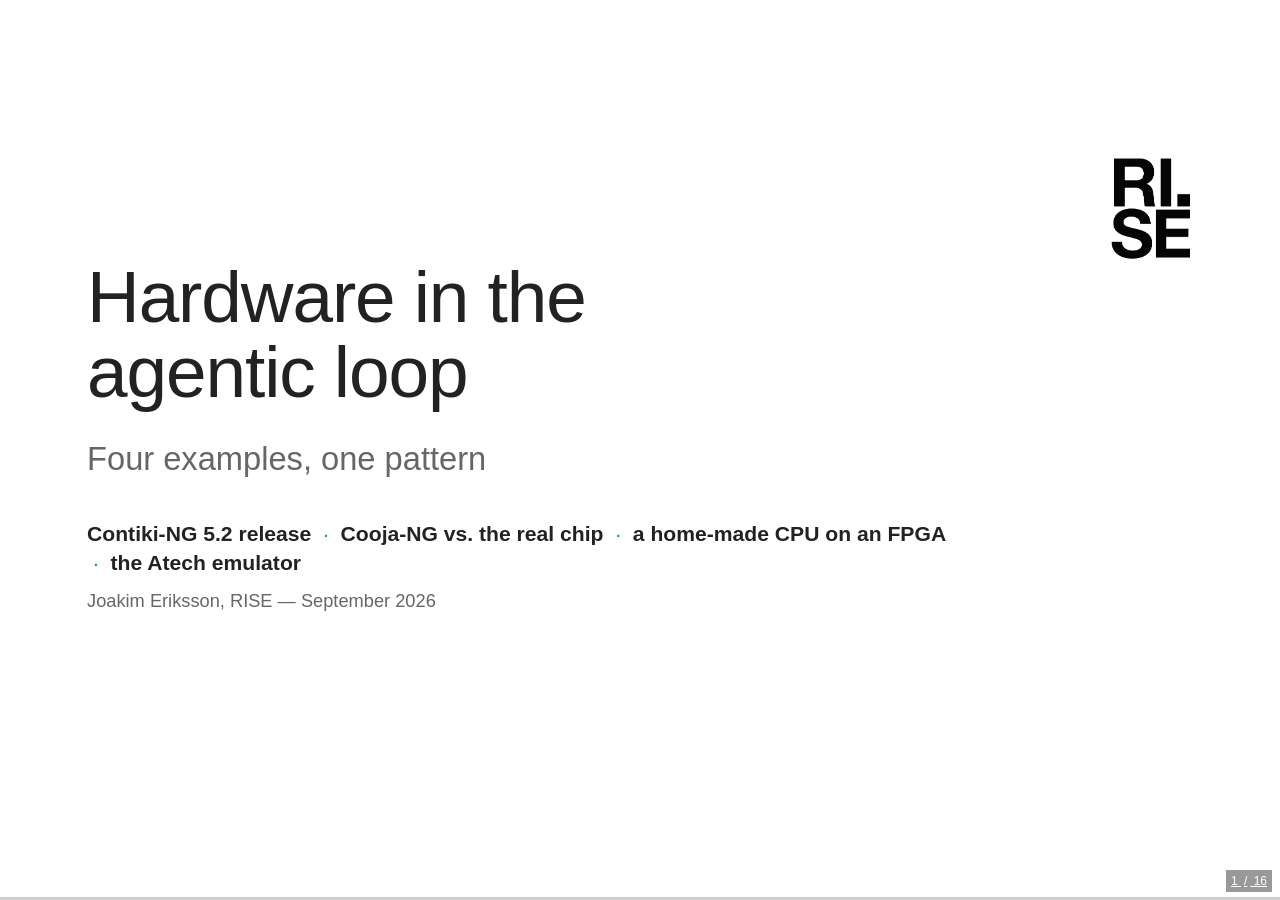
==== commit 189fe2a6: "Explain the 500 KB bug: interrupt re-entry walks the stack into the code" ====
--- a/agentic-hw/index.html
+++ b/agentic-hw/index.html
@@ -107,6 +107,18 @@
 /* frame player (slide 6): a sprite of Verilator frames, stepped by JS */
 .reveal .player{position:relative;width:100%;aspect-ratio:2/1;background:#0000aa url(assets/rv32-boot-frames.png) 0 0/2400% 100% no-repeat;image-rendering:pixelated;border:1px solid #ddd;overflow:hidden}
 .reveal .player .fno{position:absolute;right:8px;bottom:6px;font-family:var(--mono);font-size:14px;color:#fff;background:rgba(0,0,0,.45);padding:1px 8px;border-radius:3px}
+/* memory column (slide 8b): the stack eats the RAM, then the code */
+.reveal .mem{position:relative;width:300px;height:470px;border:2px solid var(--ink);background:#fff;font-size:15px;margin:0 auto}
+.reveal .mem .band{position:absolute;left:0;right:0;display:flex;align-items:center;justify-content:center;text-align:center;padding:0 10px;box-sizing:border-box}
+.reveal .mem .reg{top:0;height:64px;background:#eee;border-bottom:2px solid var(--ink);line-height:1.2}
+.reveal .mem .ram{top:66px;height:280px;color:var(--grey)}
+.reveal .mem .code{bottom:0;height:120px;background:var(--teal-tint);border-top:2px solid var(--ink);font-weight:700;color:var(--teal)}
+.reveal .mem .stack{position:absolute;left:0;right:0;top:66px;height:0;background:var(--coral);opacity:.85;transition:none}
+.reveal .mem .cnt{position:absolute;left:0;right:0;top:80px;text-align:center;font-family:var(--mono);font-size:26px;font-weight:700;color:#fff;text-shadow:0 0 6px rgba(0,0,0,.4)}
+.reveal .mem .boom{position:absolute;left:8px;right:8px;bottom:36px;text-align:center;font-weight:700;color:#fff;background:var(--coral);padding:6px;opacity:0;transition:opacity .3s}
+.reveal .mem .boom.on{opacity:1}
+.reveal .mem .far{position:absolute;right:-92px;top:32px;bottom:60px;width:70px;border-right:2px solid var(--grey);border-top:2px solid var(--grey);border-bottom:2px solid var(--grey);color:var(--grey);font-size:14px;display:flex;align-items:center;justify-content:flex-end;padding-right:6px;box-sizing:border-box}
+.reveal .mem .far span{background:#fff;padding:2px 4px;position:relative;right:-40px;width:80px;text-align:center}
 /* LED grids (slide 10): the measured maps, one chain LED at a time */
 .reveal .grids{display:flex;gap:26px;align-items:center;margin:10px 0 4px}
 .reveal .grid{display:grid;grid-template-columns:repeat(3,26px);gap:4px;padding:8px;background:#1d1f22;border-radius:6px}
@@ -353,7 +365,7 @@
 </section>
 
 <!-- ============ 8 · Atech ============ -->
-<section data-timing="55">
+<section data-timing="45">
   <div class="role"><i>agent</i><i>code</i><i class="on">emulator</i><i class="on">board = oracle + calibrator</i></div>
   <h2><span class="num">4</span>The Atech emulator: compare against the real chip</h2>
   <p class="sub"><code>esp32sim</code> runs the board's real firmware from the chip's boot ROM onwards, on a laptop or in a browser tab</p>
@@ -372,10 +384,38 @@
         <li>An interrupt setting in the wrong register: the handler re-entered itself <strong>3 867 times</strong>.</li>
       </ul>
     </div>
-    <div class="quote fragment rise" style="margin-top:0">The symptom was a crash in the operating system's interrupt code; the cause was 500 KB away.</div>
+    <div class="quote fragment rise" style="margin-top:0">The symptom was a crash in the operating system's interrupt code; the cause was 500 KB away. <span class="grey small">(next slide)</span></div>
   </div>
   <p style="margin-top:14px"><strong>The reference never comes from the model: <span class="teal">a disassembler, the real chip, a boot log.</span></strong></p>
   <aside class="notes">5:25. Fourth example, all three roles at once. The emulator is verified by comparing against things the agent did not produce: the standard disassembler, the real chip stepped alongside, a real boot log. Zero divergences is a number an agent can defend. The list of what silicon found is the point: an emulator can only be wrong in ways it can't see. Next slide: the emulator, live.</aside>
+</section>
+
+<!-- ============ 8b · The 500 KB bug, explained ============ -->
+<section data-timing="25">
+  <div class="role"><i>agent</i><i>code</i><i class="on">emulator</i><i class="on">board = oracle</i></div>
+  <h2>Why the cause was 500 KB from the crash</h2>
+  <p class="sub">One wrong address in the emulator. The real chip's boot log was the only thing that disagreed.</p>
+  <div class="cols two" style="grid-template-columns:1.25fr 1fr;gap:20px;margin-top:6px">
+    <div>
+      <ol style="padding-left:1.2em;font-size:21px">
+        <li class="fragment rise" data-fragment-index="1"><strong>A timer interrupt arrives.</strong> The chip drops what it is doing and runs a small handler. The handler's first act is to flip a hardware switch that says <em>"no more of these until I'm done"</em>.</li>
+        <li class="fragment rise" data-fragment-index="2"><strong>The emulator had that switch at the wrong address.</strong> The write landed nowhere. Nothing complained.</li>
+        <li class="fragment rise" data-fragment-index="3"><strong>So the same interrupt fired again, inside its own handler.</strong> Each time, the chip notes where it was on the stack, its scratch pile in memory, and starts over. <strong class="coral">3 867 times.</strong></li>
+        <li class="fragment rise" data-fragment-index="4"><strong>The stack grew down through all of memory and into the program itself.</strong> When the chip next ran that part of the program, it was stack rubbish: <em>illegal instruction</em>.</li>
+      </ol>
+      <p class="fragment rise" data-fragment-index="5" style="margin-top:10px"><strong class="teal">The crash pointed at the handler. The bug was one address in a register model, 500 KB away, and only the real chip's boot log disagreed with the emulator.</strong></p>
+    </div>
+    <div class="mem" id="mem" data-frames="3867">
+      <div class="band reg">the switch the handler flips<br><span class="grey">emulator: wrong address, write lost</span></div>
+      <div class="band ram">RAM</div>
+      <div class="stack" id="memstack"></div>
+      <div class="cnt" id="memcnt"></div>
+      <div class="band code">program code</div>
+      <div class="boom" id="memboom">illegal instruction</div>
+      <div class="far"><span>500 KB</span></div>
+    </div>
+  </div>
+  <aside class="notes">5:55 (25 s). In plain words: an interrupt is the chip being tapped on the shoulder. The first thing the handler does is say "don't tap me again until I'm done", by writing a hardware switch. The emulator had that switch at the wrong address, so the write vanished. The chip got tapped again inside the handler, 3 867 times, each one adding to the stack, until the stack had overwritten the program. The crash was in the handler; the bug was one address in the emulator's register map, 500 KB away. Nothing inside the emulator could see it; the real board's boot log could.</aside>
 </section>
 
 <!-- ============ 9 · Live demo (WASM) ============ -->
@@ -384,7 +424,7 @@
      when served from localhost, the hosted joakimeriksson.github.io/esp32sim when the deck itself is on GitHub Pages.
      No data-preload on purpose: the emulator boots when the slide appears, so the audience sees the boot. -->
 <section>
-<section data-demo-fw="atech" data-background-interactive class="demo-slide" data-timing="45">
+<section data-demo-fw="atech" data-background-interactive class="demo-slide" data-timing="40">
   <div class="demo-cap"><strong>Live:</strong> the same emulator, compiled to run in a browser, booting the board's real firmware. <span class="grey">Press <span class="kbd">D</span> to reboot · <span class="kbd">↓</span> two more scenarios.</span></div>
   <div class="demo-nav"><button data-go="prev" title="previous slide (←)">‹</button><button data-go="next" title="next slide (→)">›</button></div>
   <aside class="notes">6:20 (45 s; the two sub-slides below are extras, skip them if late). esp32sim boots the Atech firmware: mask ROM, bootloader, app. Point at the console diff scrolling by and the readable display. Click "enable audio" for the synth. If it misbehaves: that is the talk. D reboots it.</aside>
@@ -402,7 +442,7 @@
 </section>
 
 <!-- ============ 10 · Two stories ============ -->
-<section data-timing="55">
+<section data-timing="45">
   <h2>Two stories the green tests never told</h2>
   <div class="cols two" style="margin-top:26px">
     <div class="card fragment rise">
@@ -676,8 +716,32 @@
   if (!on || reduce) return;
   gridTimer = setInterval(() => { k = (k + 1) % 9; show(); }, 600);
 }
-Reveal.on('ready', e => { runPlayer(!!e.currentSlide.querySelector('#player')); runGrids(!!e.currentSlide.querySelector('#grids')); });
-Reveal.on('slidechanged', e => { runPlayer(!!e.currentSlide.querySelector('#player')); runGrids(!!e.currentSlide.querySelector('#grids')); });
+// Memory column (slide 8b): the stack eats the RAM and then the code, counting re-entries
+let memTimer = null;
+function runMem(stage){          // 0 = reset, 1 = grow through RAM and into the code, then the crash
+  cancelAnimationFrame(memTimer);
+  const st = document.getElementById('memstack'), cnt = document.getElementById('memcnt'), boom = document.getElementById('memboom');
+  if (!st) return;
+  st.style.height = '0px'; cnt.textContent = ''; boom.classList.remove('on');
+  if (!stage) return;
+  const total = 3867, full = 400, dur = reduce ? 0 : 3200, t0 = performance.now();
+  (function tick(now){
+    const p = Math.min(1, (now - t0) / dur);
+    st.style.height = Math.round(full * p) + 'px';
+    cnt.textContent = Math.round(total * p).toLocaleString('en').replace(/,/g, '\u2009') + ' re-entries';
+    if (p < 1) memTimer = requestAnimationFrame(tick); else boom.classList.add('on');
+  })(t0);
+}
+function memStage(slide){
+  if (!slide.querySelector('#mem')) return;
+  const f3 = slide.querySelector('[data-fragment-index="3"]');
+  runMem(f3 && f3.classList.contains('visible') ? 1 : 0);
+}
+Reveal.on('fragmentshown', e => { if (e.fragment.dataset.fragmentIndex === '3') runMem(1); });
+Reveal.on('fragmenthidden', e => { if (e.fragment.dataset.fragmentIndex === '3') runMem(0); });
+
+Reveal.on('ready', e => { runPlayer(!!e.currentSlide.querySelector('#player')); runGrids(!!e.currentSlide.querySelector('#grids')); memStage(e.currentSlide); });
+Reveal.on('slidechanged', e => { runPlayer(!!e.currentSlide.querySelector('#player')); runGrids(!!e.currentSlide.querySelector('#grids')); memStage(e.currentSlide); });
 
 // Demo slides: the emulator page takes keyboard focus once you click in it, so the deck would stop
 // hearing the arrow keys. Two ways back: the ‹ › buttons in the caption bar, and forwarding of the
